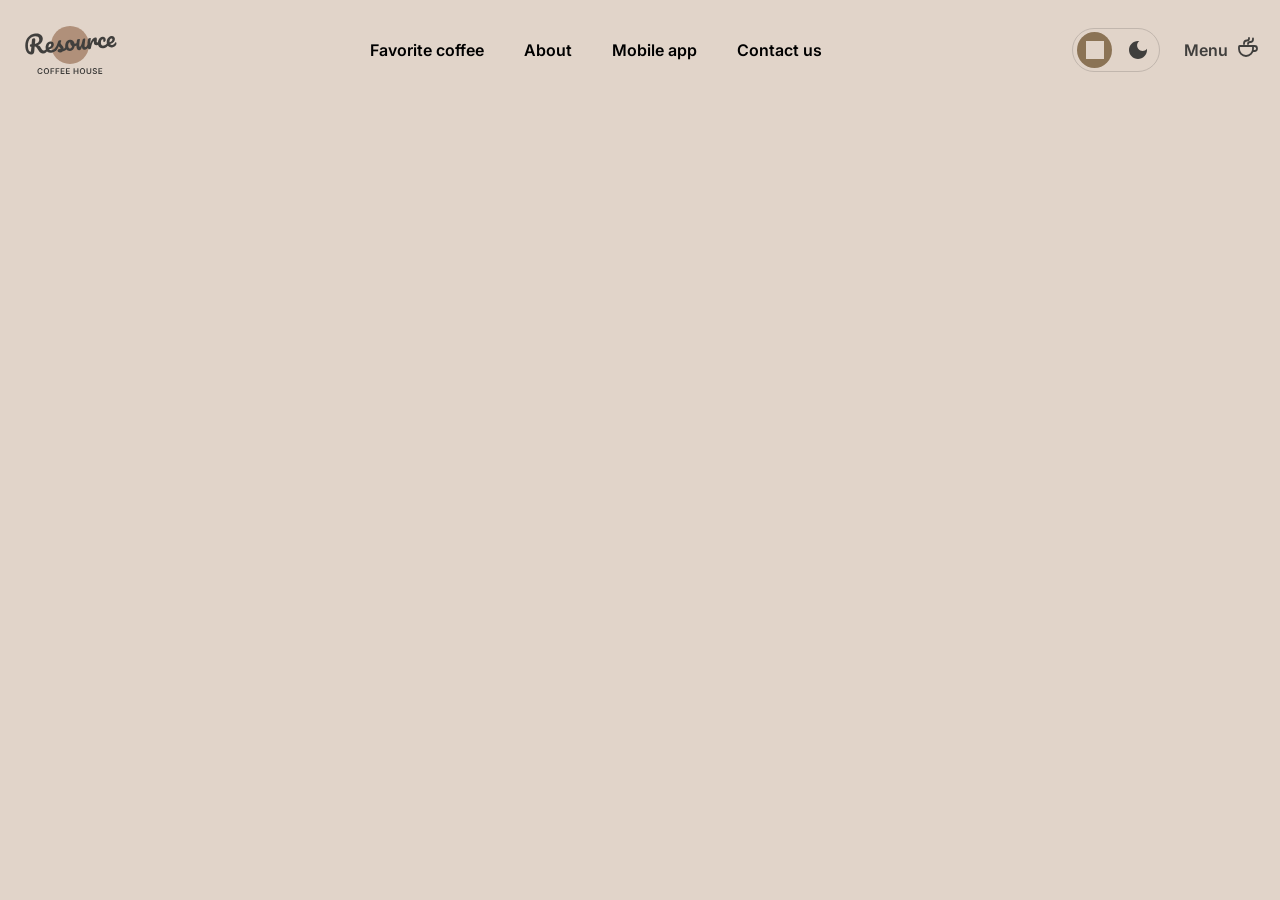
==== index.html @ 186e1af7 "feat: new feature main page" ====
<!doctype html>
<html lang="en">
  <head>
    <meta charset="UTF-8" />
    <meta name="viewport" content="width=device-width, initial-scale=1.0" />
    <title>Coffe House</title>
    <link rel="stylesheet" href="style.css" />
    <link rel="icon" type="image/svg+xml" href="logo.svg" />
  </head>
  <body>
    <div class="main-page">
      <div class="header">
        <img src="logo.svg" alt="logo" class="logo" />
        <nav class="nav">
          <ul class="nav-list">
            <li><a href="#favoriate">Favorite coffee</a></li>
            <li><a href="#about">About</a></li>
            <li><a href="#app">Mobile app</a></li>
            <li><a href="#contacts">Contact us</a></li>
          </ul>
        </nav>
        <div class="header-right">
            <div class="theme-toggle">
                <button class="theme-btn theme-btn--active">
                  <img src="Sun.svg" alt="light theme" />
                </button>
                <button class="theme-btn">
                  <img src="Moon.svg" alt="dark theme" />
                </button>
              </div>
               <div class="menu-item">
                    <p class="menu-text">Menu</p>
                    <img src="coffee-cup.svg" alt="сoffee cup" class="coffee-cup" />
               </div>
          </div>
        </div>
      </div>
    </div>
  </body>
</html>
---- style.css ----
@import url("https://fonts.googleapis.com/css2?family=Inter:ital,opsz,wght@0,14..32,100..900;1,14..32,100..900&display=swap");

* {
  box-sizing: border-box;
  margin: 0;
  padding: 0;
  background-color: #e1d4c9;
}

.header {
  display: flex;
  align-items: center;
  justify-content: space-between;
  padding: 20px;
}

.nav-list {
  display: flex;
  max-width: 1360px;
  justify-content: space-between;
  align-items: center;
  align-self: stretch;
  gap: 40px;
  font-feature-settings:
    "liga" off,
    "clig" off;
  font-family: Inter;
  font-size: 16px;
  font-style: normal;
  font-weight: 600;
  line-height: 150%;
  list-style: none;
}

.nav-list a {
  text-decoration: none;
  color: inherit;
}

.header-right {
  display: flex;
  align-items: center;
  gap: 24px;
}

.theme-toggle {
  display: flex;
  width: 88px;
  height: 44px;
  padding: 4px;
  justify-content: center;
  align-items: center;
  gap: 8px;
  border-radius: 100px;
  border: 1px solid var(--Border-Primary, #c1b6ad);
  background: transparent;
}

.theme-btn {
  display: flex;
  align-items: center;
  justify-content: center;
  width: 36px;
  height: 36px;
  border-radius: 50%;
  border: none;
  cursor: pointer;
  background: transparent;
  padding: 0;
}

.theme-btn--active {
  background: #8b7355;
}

.theme-btn img {
  width: 18px;
  height: 18px;
  flex-shrink: 0;
  fill: var(--Text-Primary, #403f3d);
}

:root {
  --Border-Primary: #c1b6ad;
}

.menu-item {
  display: flex;
  align-items: center;
  gap: 8px;
  cursor: pointer;
}

.menu-text {
  color: var(--Text-Dark, #403f3d);
  font-feature-settings:
    "liga" off,
    "clig" off;

  font-family: Inter;
  font-size: 16px;
  font-style: normal;
  font-weight: 600;
  line-height: 150%;
}

.coffee-cup {
  width: 24px;
  height: 24px;
  stroke-width: 1.5px;
  stroke: var(--Text-Dark, #403f3d);
  position: relative;
  top: -3px;
}
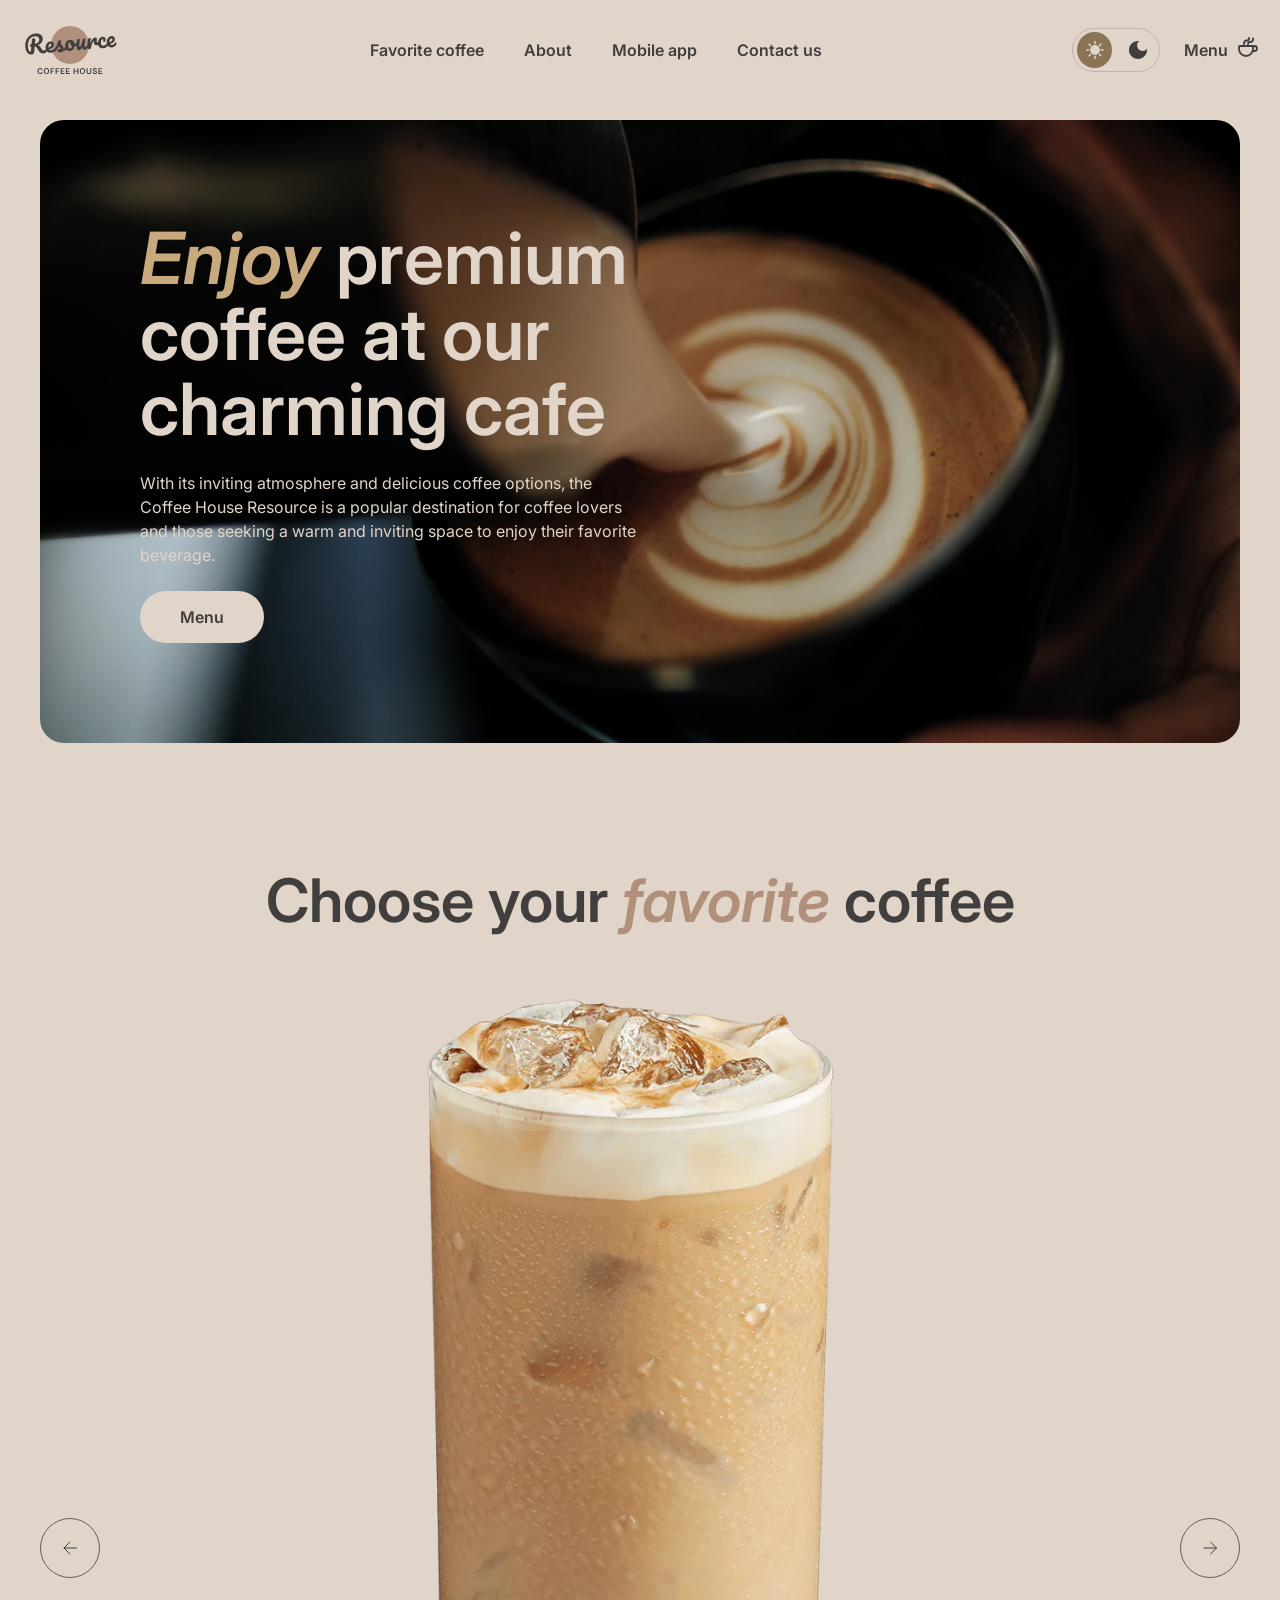
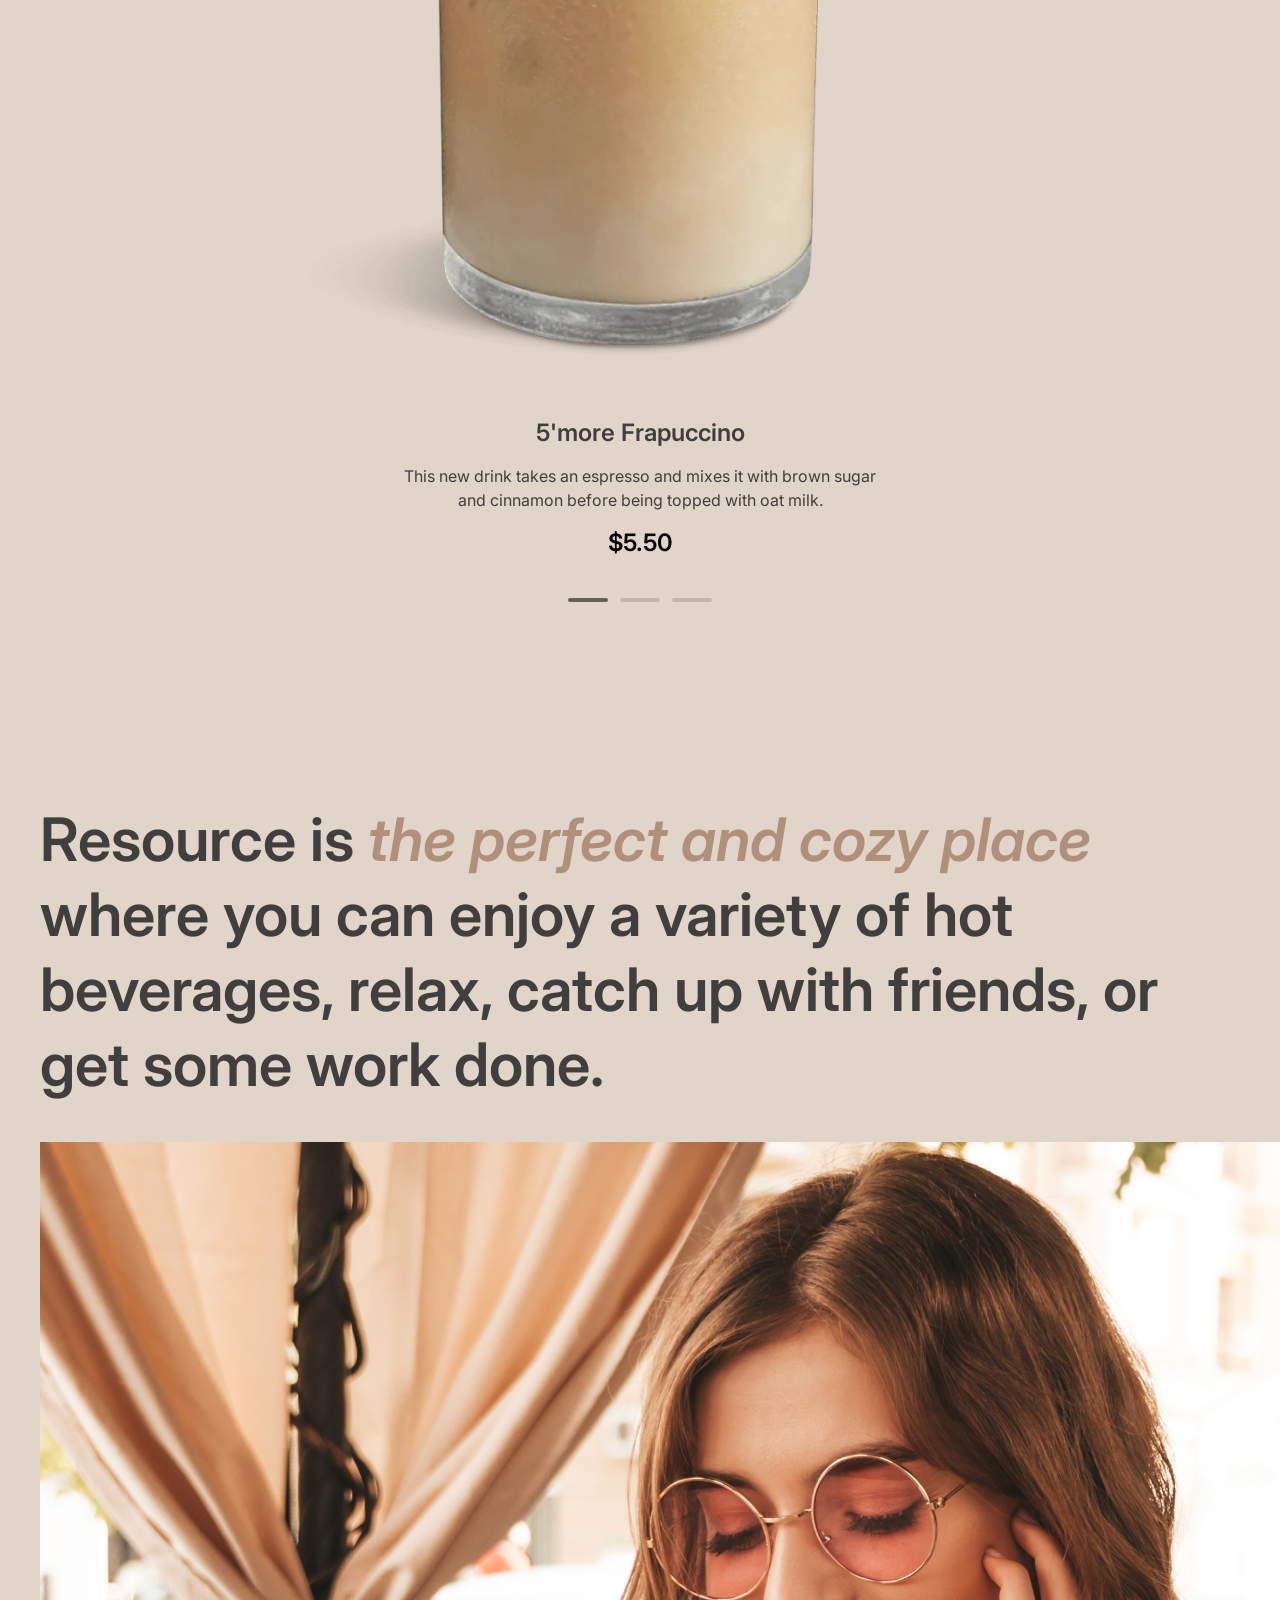
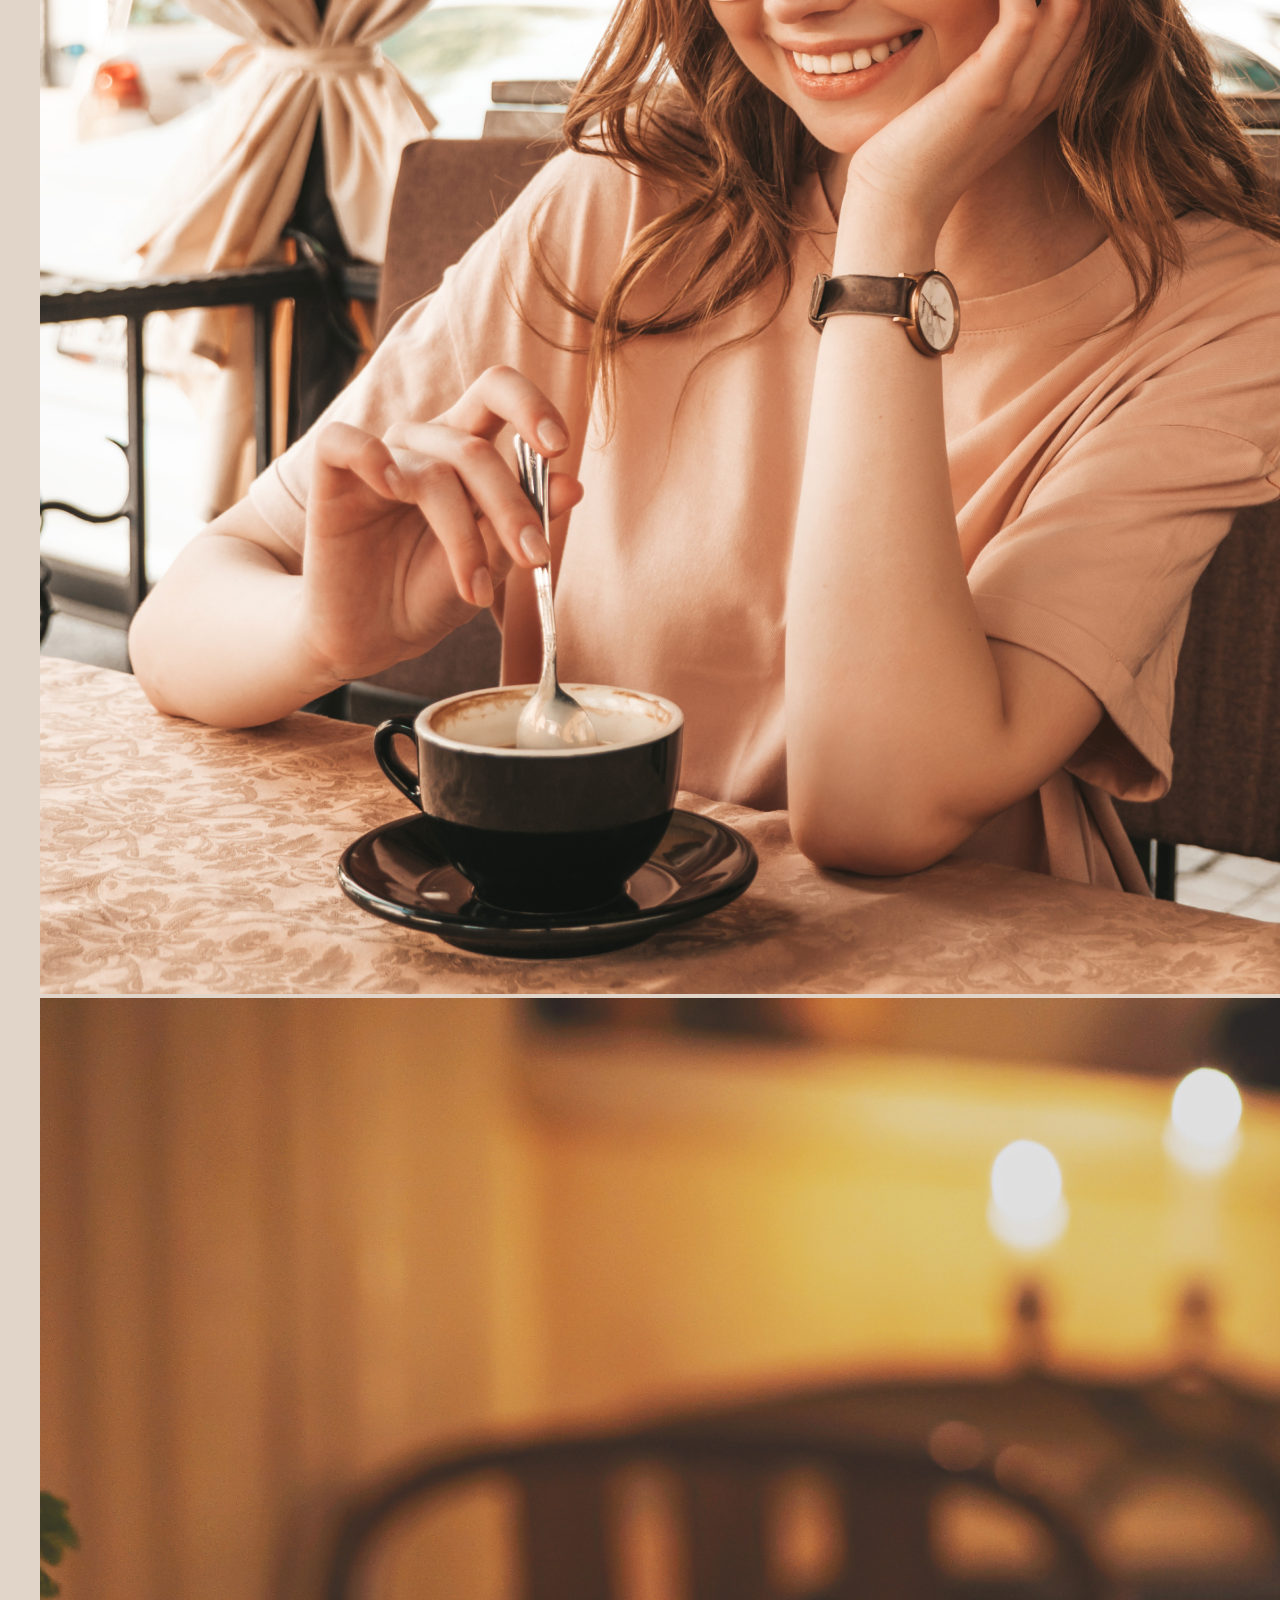
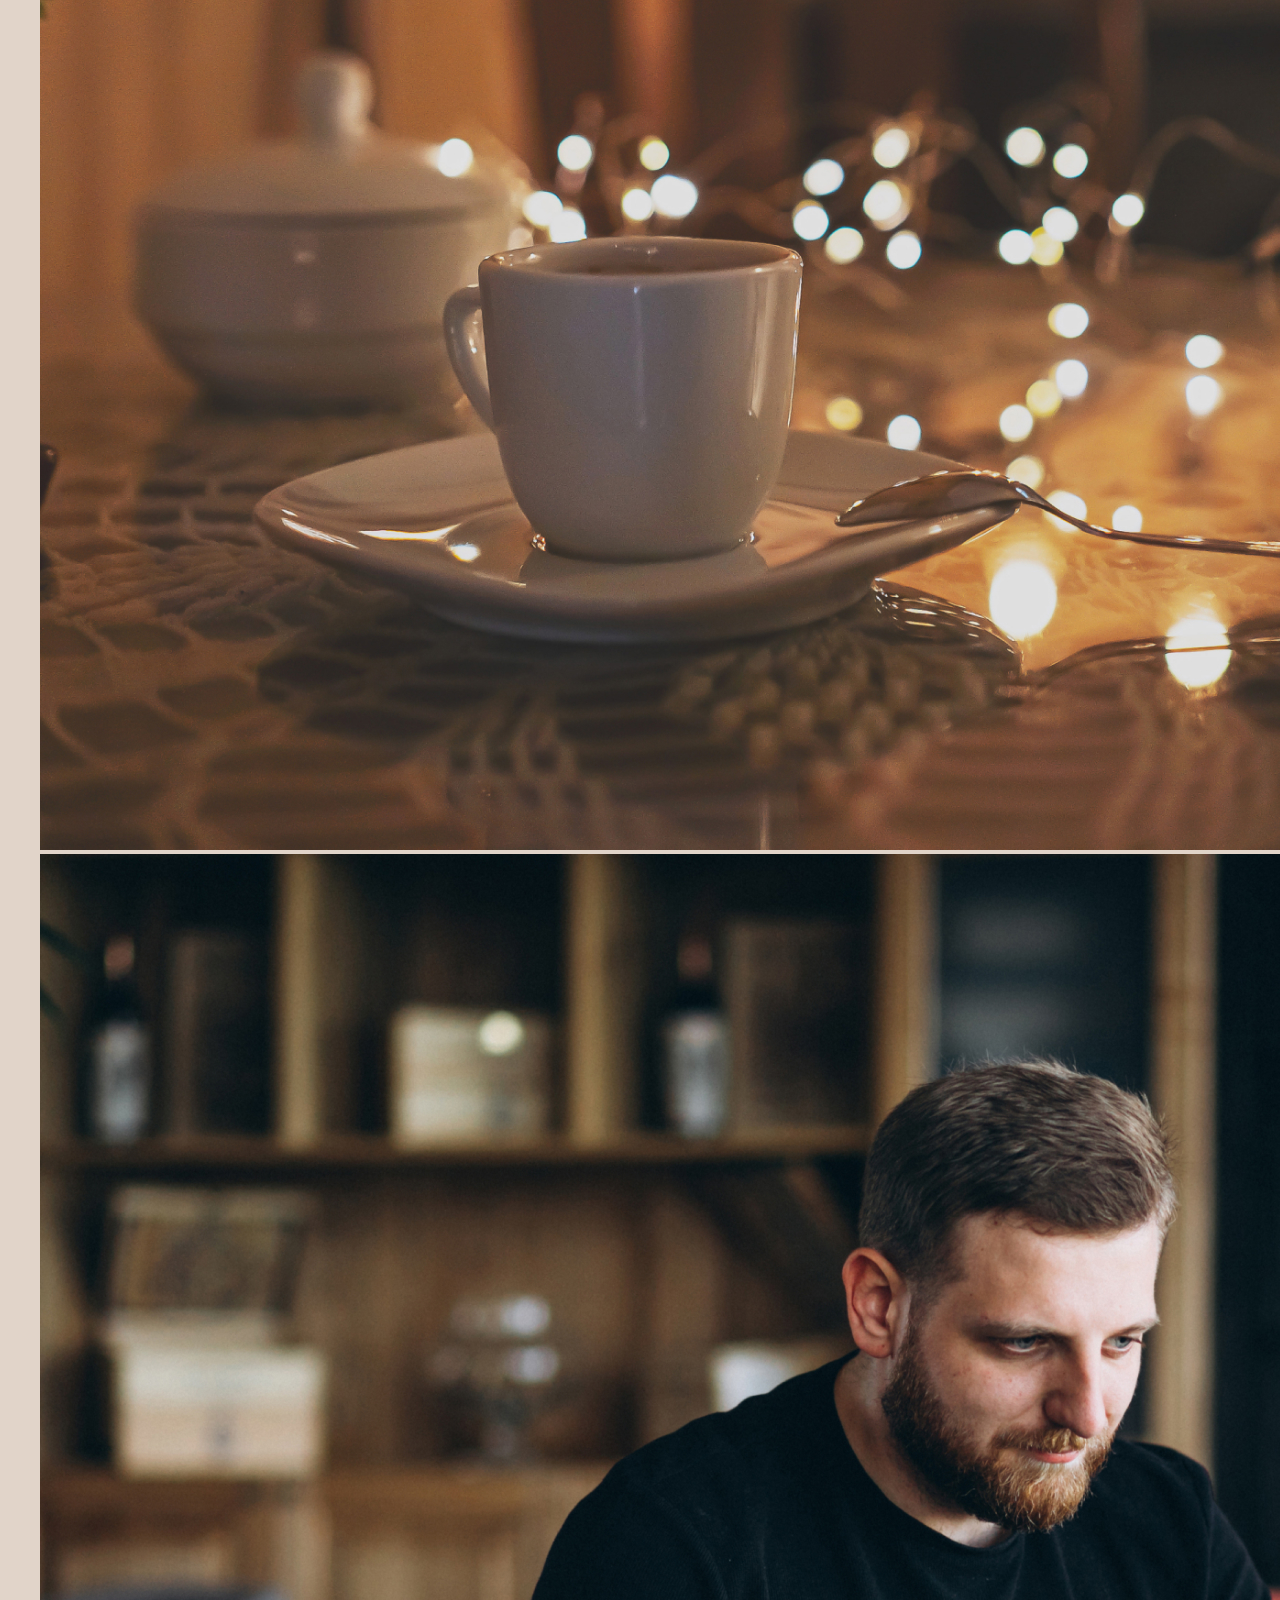
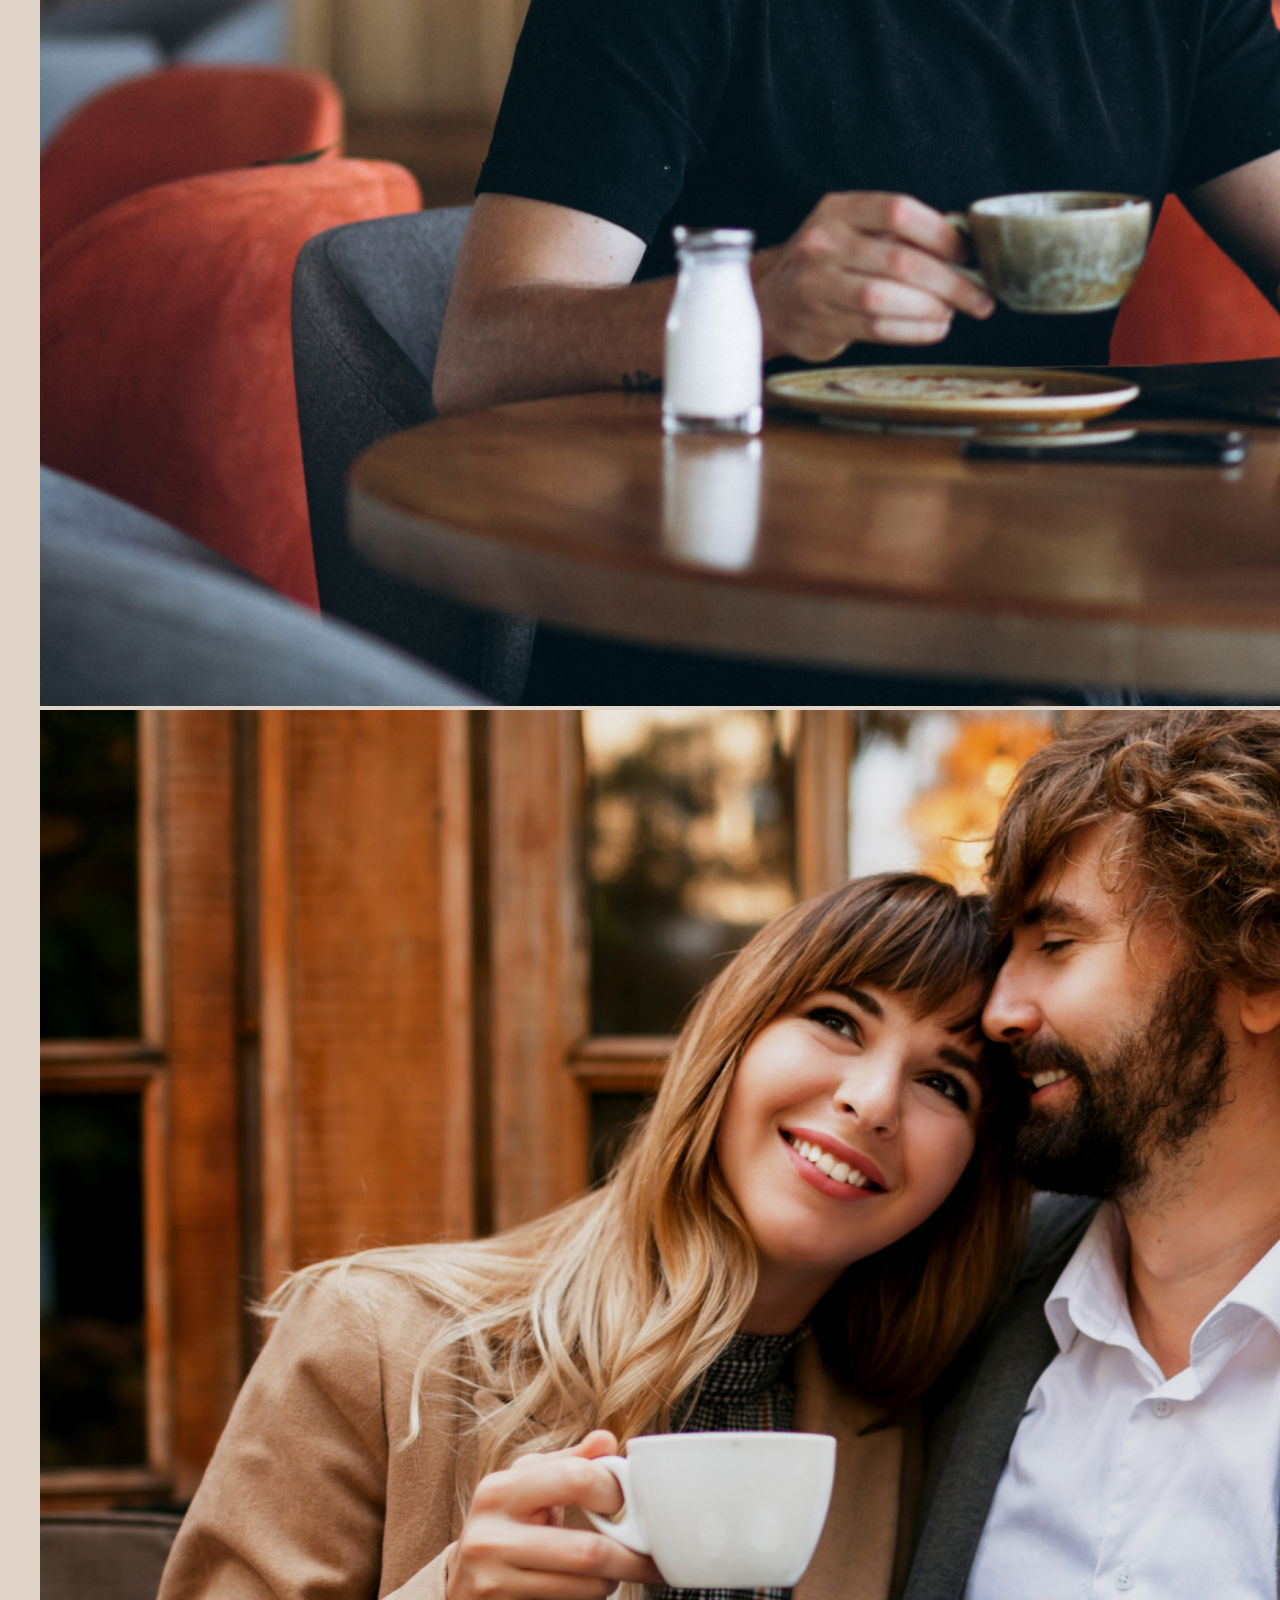
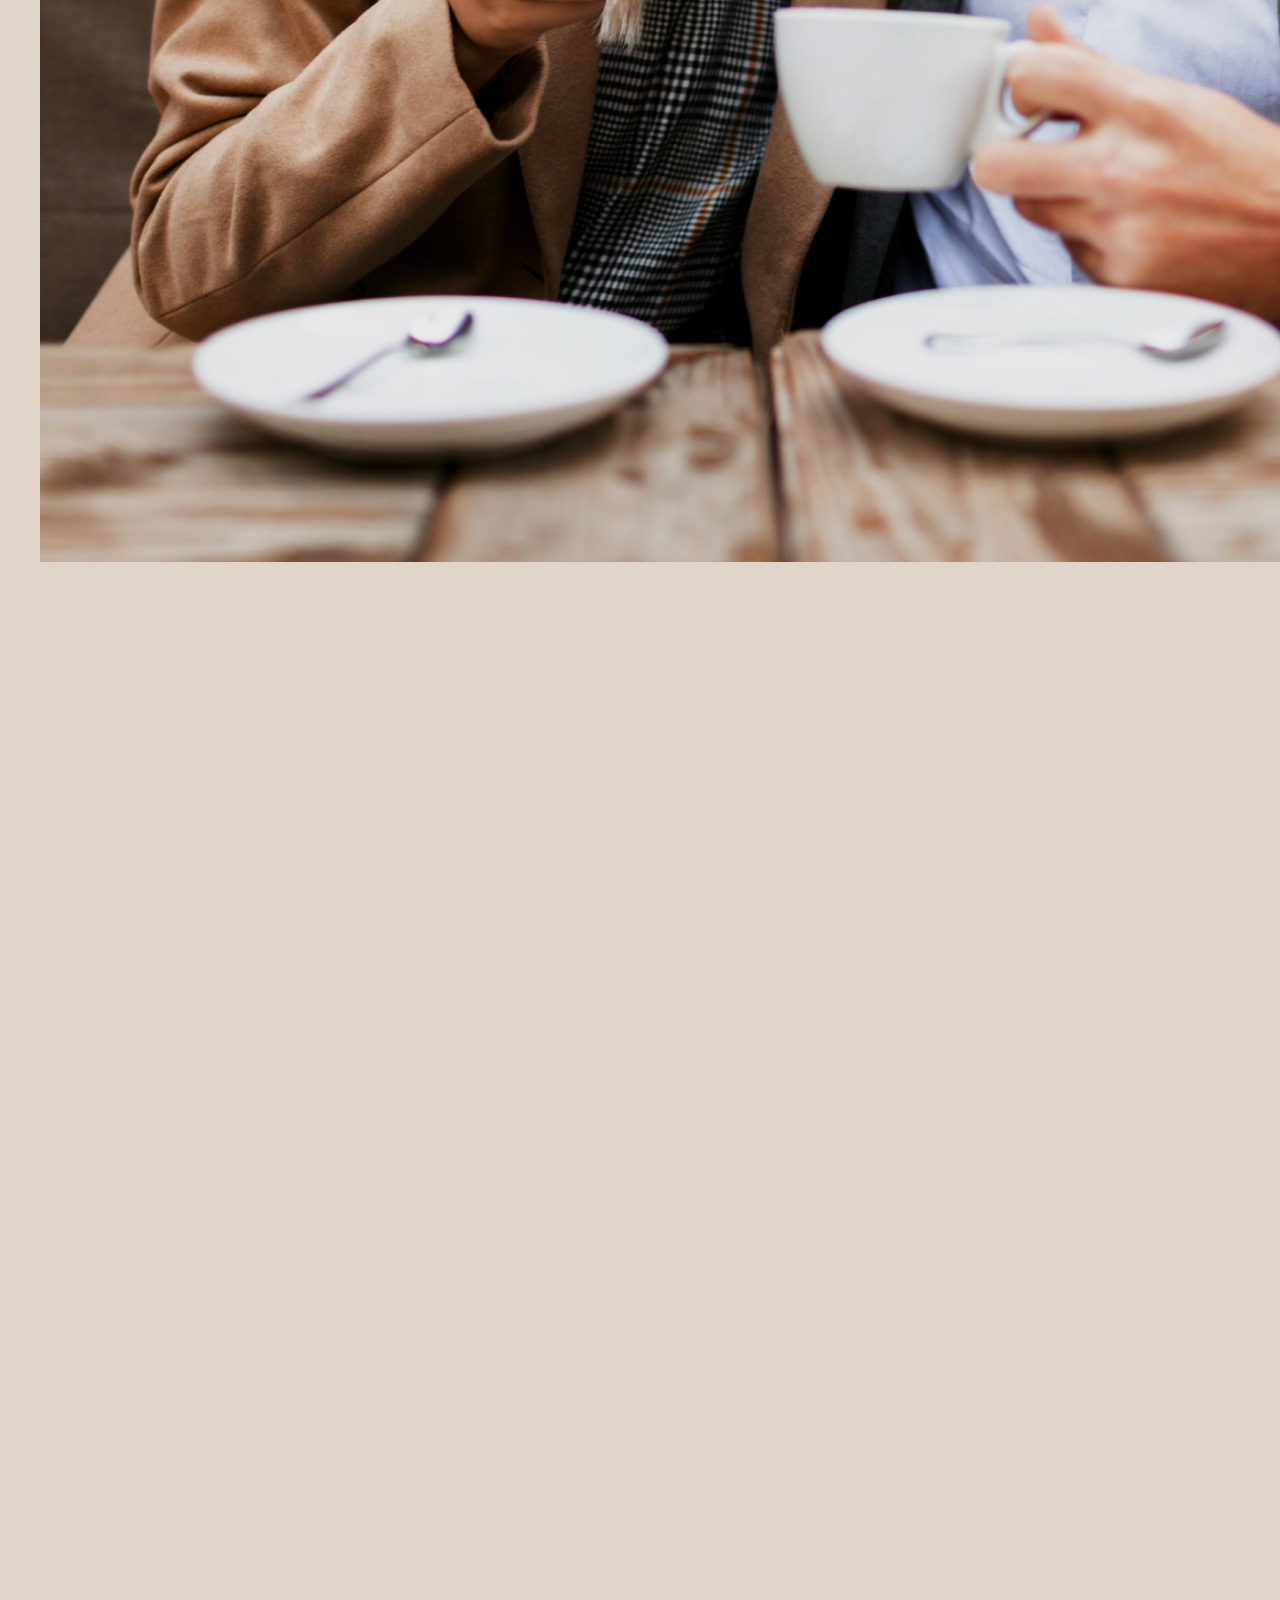
==== commit 9e2ba831: "feat: new sections" ====
--- a/index.html
+++ b/index.html
@@ -22,7 +22,7 @@
         <div class="header-right">
             <div class="theme-toggle">
                 <button class="theme-btn theme-btn--active">
-                  <img src="Sun.svg" alt="light theme" />
+                  <img src="Sun.svg" alt="light theme" class="light-theme-img" />
                 </button>
                 <button class="theme-btn">
                   <img src="Moon.svg" alt="dark theme" />
@@ -34,7 +34,68 @@
                </div>
           </div>
         </div>
+        <div class="hero-content">
+            <img src="container-img.jpg" alt="hero background" class="container-img" />
+            
+            <div class="hero-text">
+              <h1 class="hero-title">
+                <span class="hero-title--accent">Enjoy</span> premium coffee at our charming cafe
+              </h1>
+              <p class="hero-description">
+                With its inviting atmosphere and delicious coffee options, the Coffee
+                House Resource is a popular destination for coffee lovers and those
+                seeking a warm and inviting space to enjoy their favorite beverage.
+              </p>
+              <button class="hero-menu-btn">Menu</button>
+            </div>
+          </div>
       </div>
+      <section class="favorite-coffee">
+        <h2 class="favorite-title">
+          Choose your <span>favorite</span> coffee
+        </h2>
+
+        <div class="coffee-slider">
+          <button class="slider-btn">
+            <img src="arrow-left.svg" alt="arrow-left">
+          </button>
+
+          <div class="coffee-card">
+            <img src="ice-coffee.png" alt="coffee-ice" class="coffee-ice">
+            <h3 class="h3">5'more Frapuccino</h3>
+            <p class="p1">
+              This new drink takes an espresso and mixes it with
+              brown sugar and cinnamon before being topped with oat milk.
+           </p>
+           <div class="coffee-price">
+            $5.50
+           </div>
+          </div>
+          <button class="slider-btn">
+            <img src="arrow-right.svg" alt="arrow-right">
+          </button>
+        </div>
+        <div class="pagination">
+          <span class="pagination-item active"></span>
+          <span class="pagination-item"></span>
+          <span class="pagination-item"></span>
+        </div>
+      </section>
+    <section class="About">
+      <div class="about-text">
+        <h2>
+          Resource is <span>the perfect and cozy place</span> where you can enjoy a variety of hot beverages, relax, catch up with friends, or get some work done.
+        </h2>
+      </div>
+      <div class="about-gallery">
+        <div class="column">
+          <img src="about-1.jpg" class="img-big1">
+          <img src="about-2.jpg" class="img-small2">
+          <img src="about-3.jpg" class="img-small3">
+          <img src="about-4.jpg" class="img-big4">
+        </div>
+      </div>
+    </section>
     </div>
   </body>
 </html>
--- a/style.css
+++ b/style.css
@@ -1,10 +1,17 @@
 @import url("https://fonts.googleapis.com/css2?family=Inter:ital,opsz,wght@0,14..32,100..900;1,14..32,100..900&display=swap");
+
+@import url("https://fonts.googleapis.com/css2?family=Inter:ital,opsz,wght@0,14..32,100..900;1,14..32,100..900&family=Montserrat:ital,wght@0,100..900;1,100..900&display=swap");
 
 * {
   box-sizing: border-box;
   margin: 0;
   padding: 0;
-  background-color: #e1d4c9;
+}
+
+body {
+  background: var(--Background-Page, #e1d4c9);
+  -webkit-font-smoothing: antialiased;
+  -moz-osx-font-smoothing: grayscale;
 }
 
 .header {
@@ -24,7 +31,7 @@
   font-feature-settings:
     "liga" off,
     "clig" off;
-  font-family: Inter;
+  font-family: "Inter", Arial, sans-serif;
   font-size: 16px;
   font-style: normal;
   font-weight: 600;
@@ -35,6 +42,16 @@
 .nav-list a {
   text-decoration: none;
   color: inherit;
+  color: var(--Text-Dark, #403f3d);
+  font-feature-settings:
+    "liga" off,
+    "clig" off;
+  /* Desktop/Action/link & button */
+  font-family: Inter;
+  font-size: 16px;
+  font-style: normal;
+  font-weight: 600;
+  line-height: 150%; /* 24px */
 }
 
 .header-right {
@@ -80,10 +97,6 @@
   fill: var(--Text-Primary, #403f3d);
 }
 
-:root {
-  --Border-Primary: #c1b6ad;
-}
-
 .menu-item {
   display: flex;
   align-items: center;
@@ -112,3 +125,240 @@
   position: relative;
   top: -3px;
 }
+
+.hero-content {
+  position: relative;
+  width: calc(100% - 80px);
+  margin-top: 20px;
+  border-radius: 24px;
+  overflow: hidden;
+  margin: 20px 40px;
+  padding: 100px;
+}
+
+.container-img {
+  position: absolute;
+  top: 0;
+  left: 0;
+  width: 100%;
+  height: 100%;
+  object-fit: cover;
+  z-index: -1;
+}
+
+.hero-text {
+  max-width: 500px;
+  height: 100%;
+  display: flex;
+  flex-direction: column;
+  justify-content: center;
+  align-items: flex-start;
+  gap: 24px;
+  color: #fff;
+}
+
+.hero-title {
+  font-family: Inter;
+  font-size: 72px;
+  font-weight: 600;
+  font-style: normal;
+  line-height: 105%;
+  color: var(--Text-Inverse, #e1d4c9);
+  margin: 0;
+}
+
+.hero-title--accent {
+  font-style: italic;
+  font-weight: 600;
+  color: #c9a97e;
+}
+
+.hero-description {
+  color: var(--Text-Inverse, #e1d4c9);
+  font-feature-settings:
+    "liga" off,
+    "clig" off;
+  font-family: Inter;
+  font-size: 16px;
+  font-style: normal;
+  font-weight: 400;
+  line-height: 150%; /* 24px */
+}
+
+.hero-menu-btn {
+  padding: 16px 40px;
+  background: #e1d4c9;
+  border: none;
+  border-radius: 100px;
+  font-family: Inter;
+  font-size: 16px;
+  font-weight: 600;
+  color: #403f3d;
+  cursor: pointer;
+}
+
+:root {
+  --Text-Accent: #b0907a;
+  --Text-Inverse: #e1d4c9;
+}
+
+.favorite-coffee {
+  padding: 100px 40px;
+}
+
+.favorite-title {
+  color: #403f3d;
+  text-align: center;
+  font-feature-settings:
+    "liga" off,
+    "clig" off;
+  font-family: Inter;
+  font-size: 60px;
+  font-style: normal;
+  font-weight: 600;
+  line-height: 125%;
+}
+
+.favorite-title span {
+  color: var(--Text-Accent, #b0907a);
+  font-feature-settings:
+    "liga" off,
+    "clig" off;
+
+  font-family: Inter;
+  font-size: 60px;
+  font-style: italic;
+  font-weight: 600;
+  line-height: 125%;
+}
+
+.coffee-slider {
+  display: flex;
+  align-items: center;
+  justify-content: space-between;
+  border-radius: 25%;
+}
+
+.coffee-card {
+  display: flex;
+  flex-direction: column;
+  align-items: center;
+  text-align: center;
+
+  max-width: 500px;
+  margin: 0 auto;
+}
+
+.coffee-image {
+  display: flex;
+  width: 1360px;
+  flex-direction: column;
+  align-items: center;
+  gap: 40px;
+}
+
+.h3 {
+  font-family: Inter, sans-serif;
+  font-size: 24px;
+  font-weight: 600;
+  line-height: 125%;
+
+  color: #403f3d;
+
+  margin-top: 20px;
+  margin-bottom: 16px;
+}
+
+.p1 {
+  max-width: 480px;
+
+  font-family: Inter, sans-serif;
+  font-size: 16px;
+  font-weight: 400;
+  line-height: 150%;
+
+  text-align: center;
+  color: #403f3d;
+
+  margin-bottom: 16px;
+}
+
+.coffee-price {
+  text-align: center;
+  font-feature-settings:
+    "liga" off,
+    "clig" off;
+  font-family: Inter;
+  font-size: 24px;
+  font-style: normal;
+  font-weight: 600;
+  line-height: 125%;
+}
+
+.slider-btn {
+  display: flex;
+  width: 60px;
+  height: 60px;
+  justify-content: center;
+  align-items: center;
+
+  border-radius: 50%;
+  border: 1px solid #665f55;
+
+  background: transparent;
+  cursor: pointer;
+  font-size: 24px;
+}
+
+.pagination {
+  display: flex;
+  justify-content: center;
+  gap: 12px;
+
+  margin-top: 40px;
+}
+
+.pagination-item {
+  width: 40px;
+  height: 4px;
+
+  border-radius: 100px;
+
+  background: #c1b6ad;
+}
+
+.pagination-item.active {
+  background: #665f55;
+}
+
+.About {
+  padding: 100px 40px;
+}
+
+.about-text h2 {
+  color: #403f3d;
+  font-family: Inter, sans-serif;
+  font-size: 60px;
+  font-weight: 600;
+  line-height: 125%;
+  margin-bottom: 40px;
+}
+
+.about-text span {
+  color: #b0907a;
+  font-feature-settings:
+    "liga" off,
+    "clig" off;
+  font-family: Inter;
+  font-size: 60px;
+  font-style: italic;
+  font-weight: 600;
+  line-height: 125%;
+}
+
+.about-gallery {
+  display: grid;
+  grid-template-rows: 1fr 1fr;
+  grid-template-columns: 1fr 1fr;
+  gap: 40px;
+}
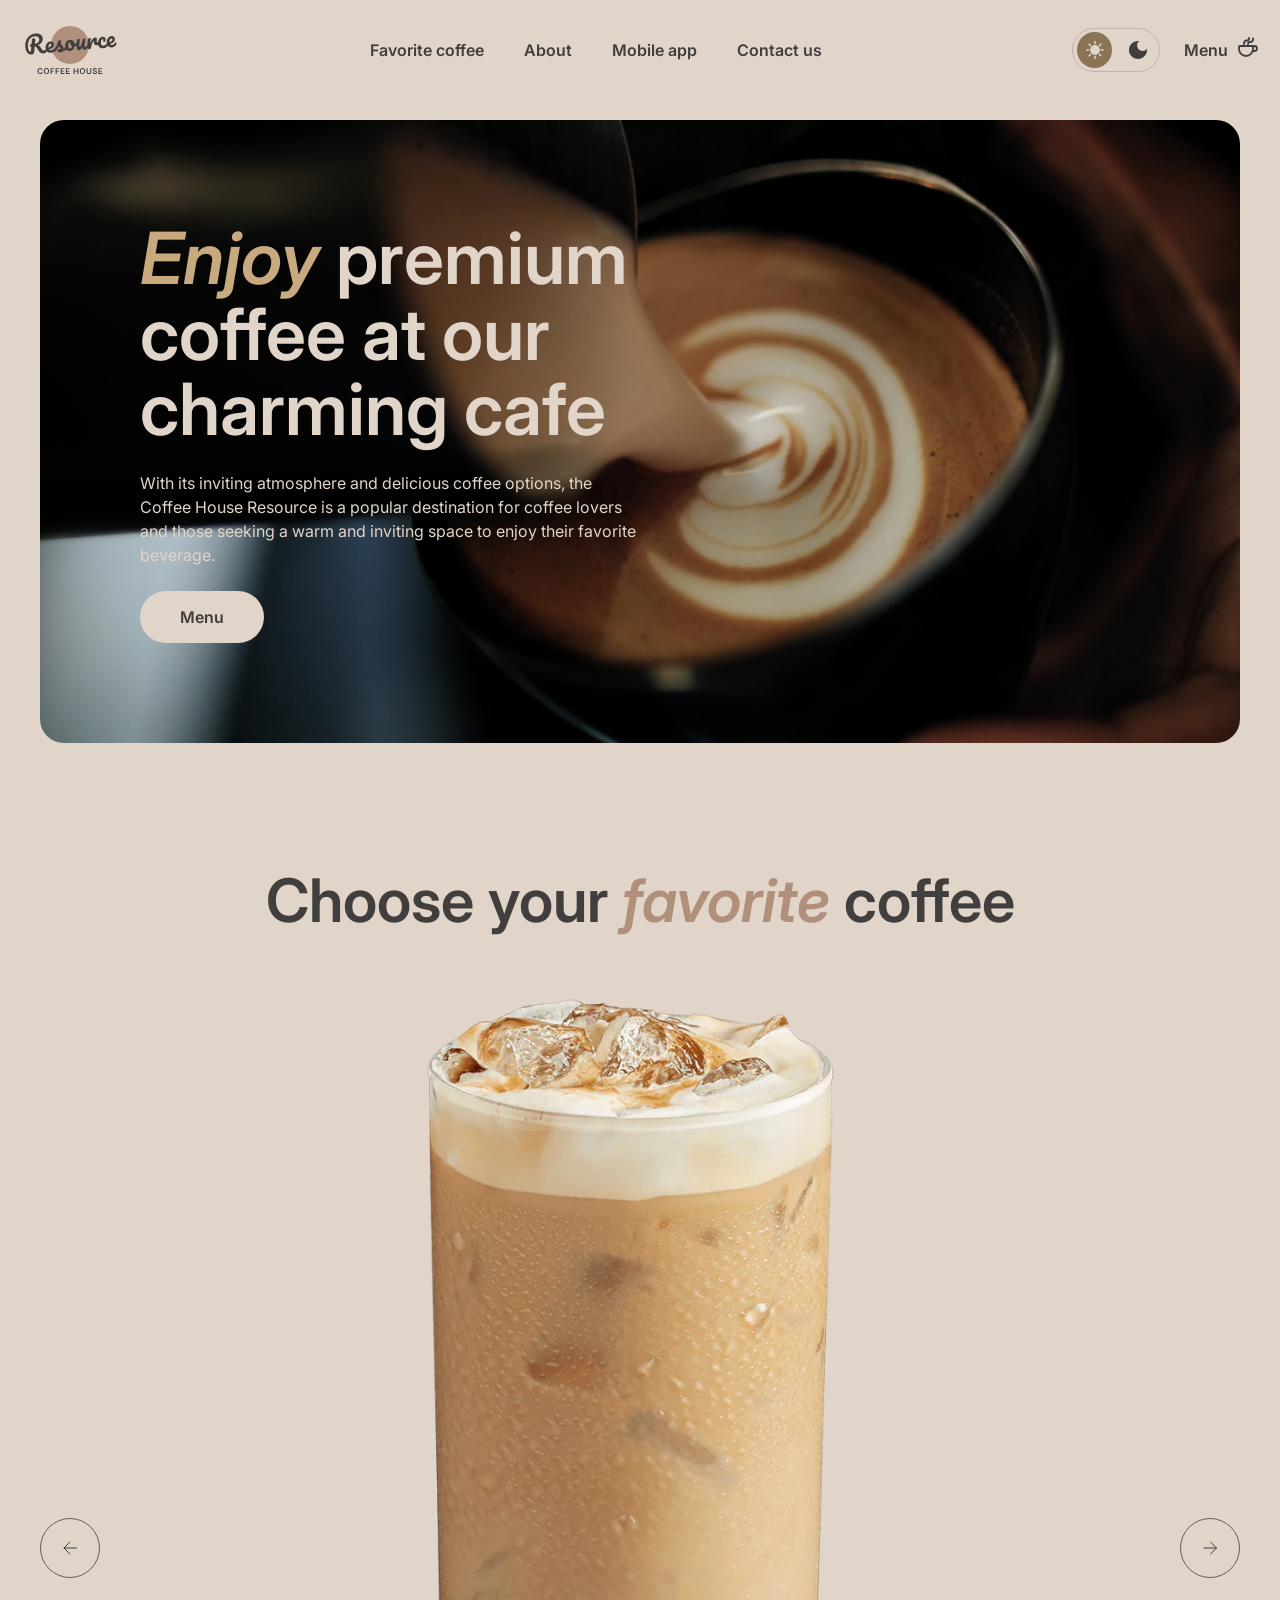
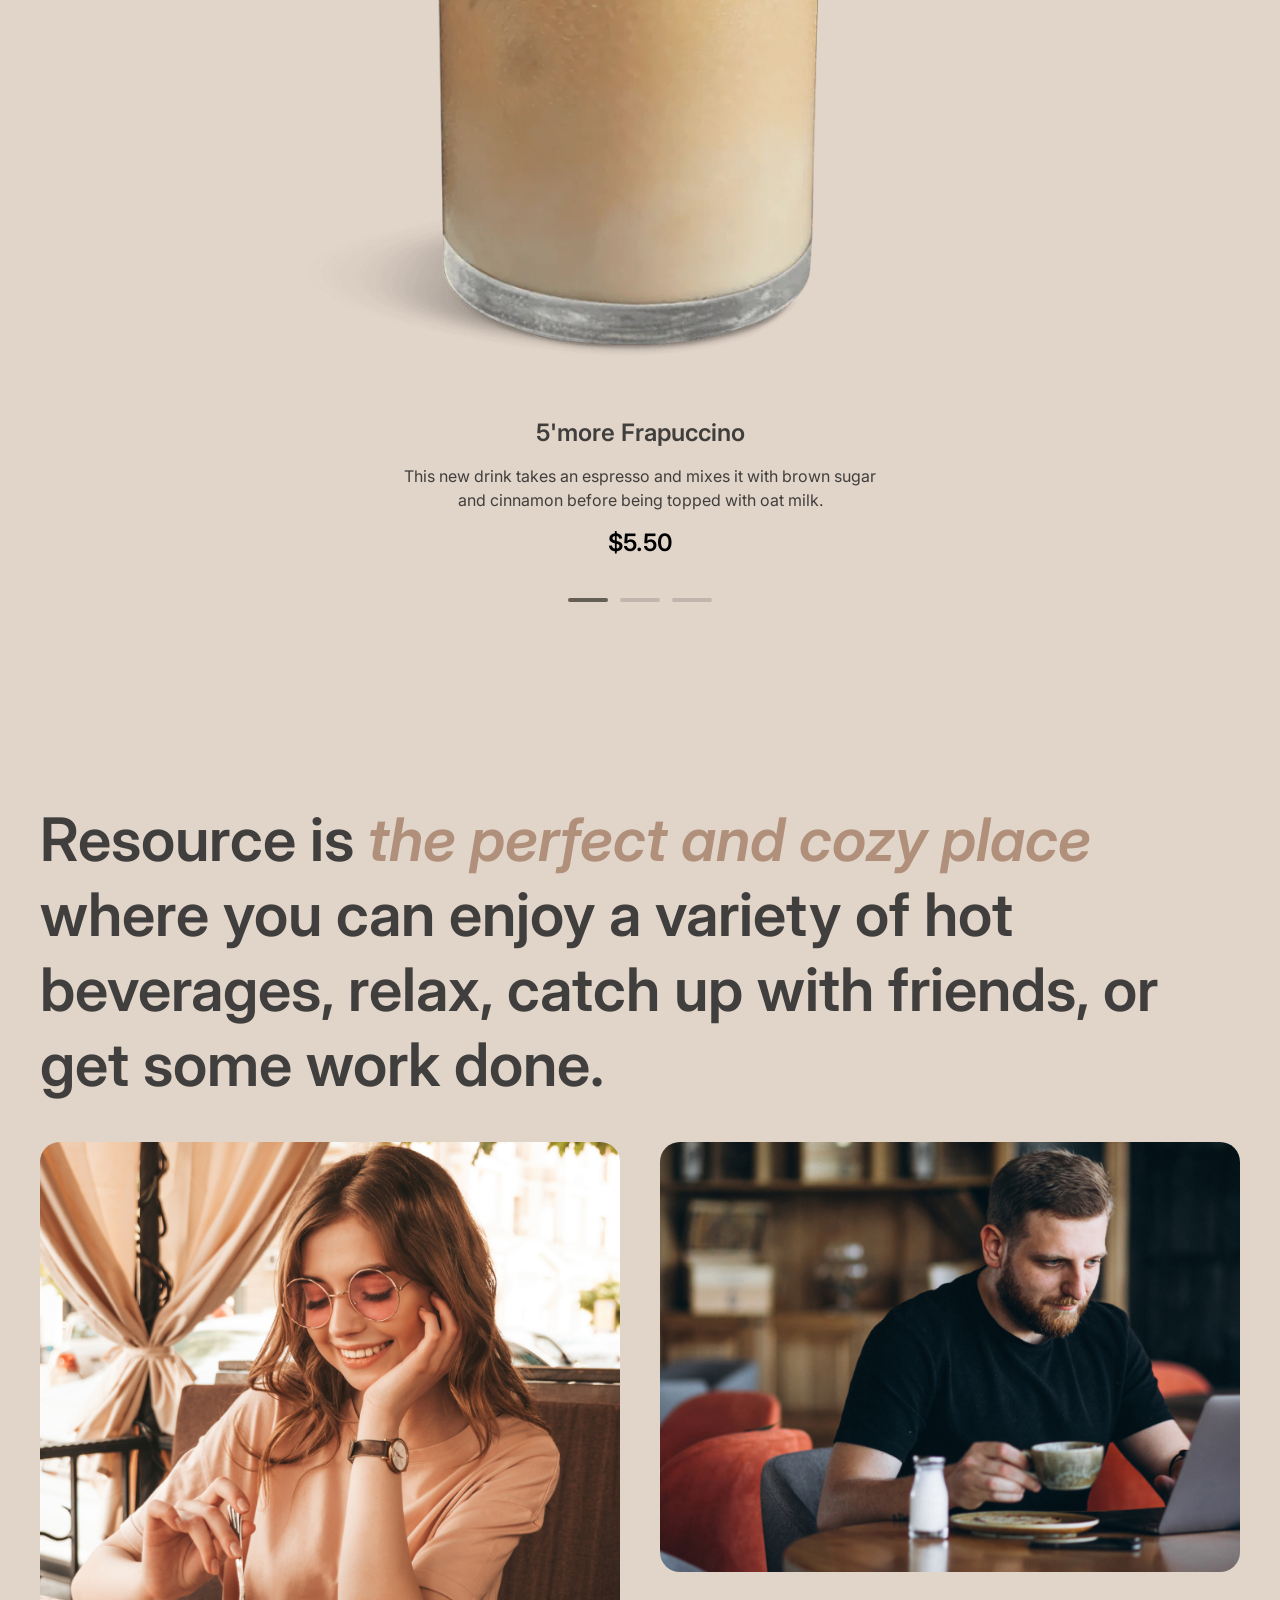
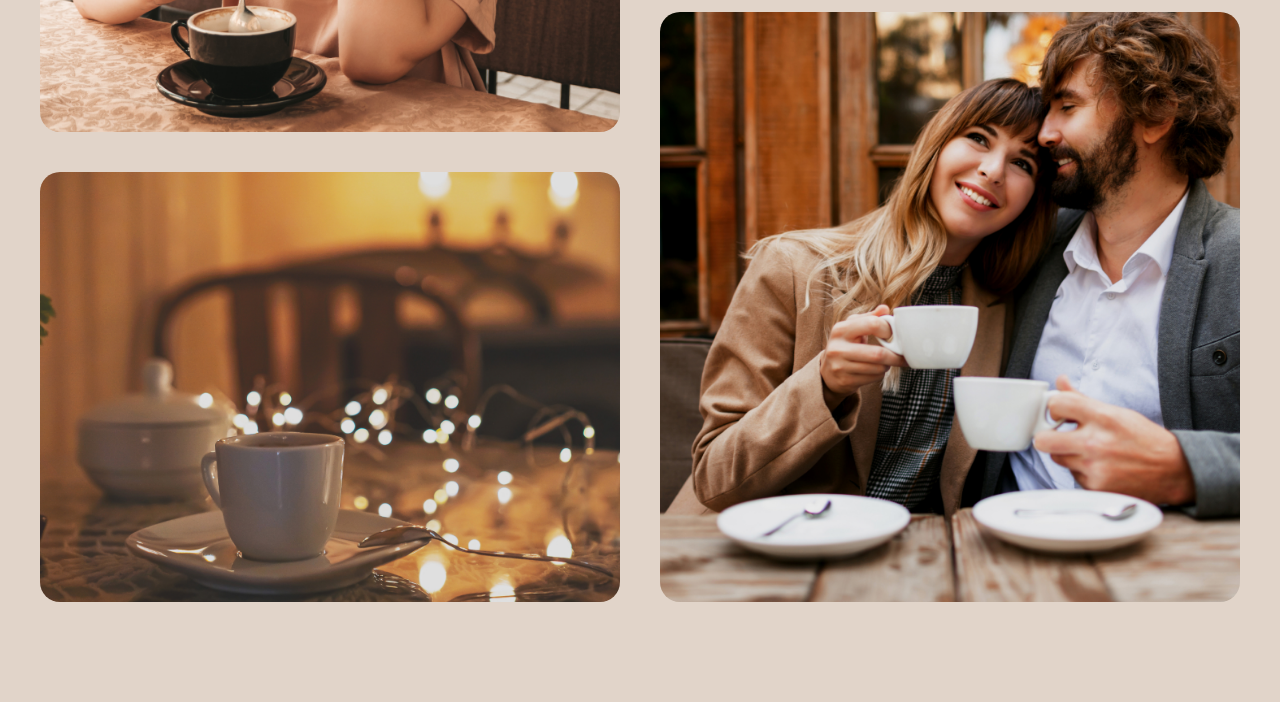
==== commit 78f03236: "feat: new section fixed and gh-pages added" ====
--- a/index.html
+++ b/index.html
@@ -89,11 +89,15 @@
       </div>
       <div class="about-gallery">
         <div class="column">
-          <img src="about-1.jpg" class="img-big1">
-          <img src="about-2.jpg" class="img-small2">
-          <img src="about-3.jpg" class="img-small3">
-          <img src="about-4.jpg" class="img-big4">
+          <img src="about-1.jpg" class="img-big">
+          <img src="about-2.jpg" class="img-small">
         </div>
+      
+        <div class="column">
+          <img src="about-3.jpg" class="img-small">
+          <img src="about-4.jpg" class="img-big">
+        </div>
+      </div>
       </div>
     </section>
     </div>
--- a/style.css
+++ b/style.css
@@ -358,7 +358,26 @@
 
 .about-gallery {
   display: grid;
-  grid-template-rows: 1fr 1fr;
   grid-template-columns: 1fr 1fr;
   gap: 40px;
 }
+
+.column {
+  display: flex;
+  flex-direction: column;
+  gap: 40px;
+}
+
+.about-gallery img {
+  width: 100%;
+  object-fit: cover;
+  border-radius: 20px;
+}
+
+.img-big {
+  height: 590px;
+}
+
+.img-small {
+  height: 430px;
+}
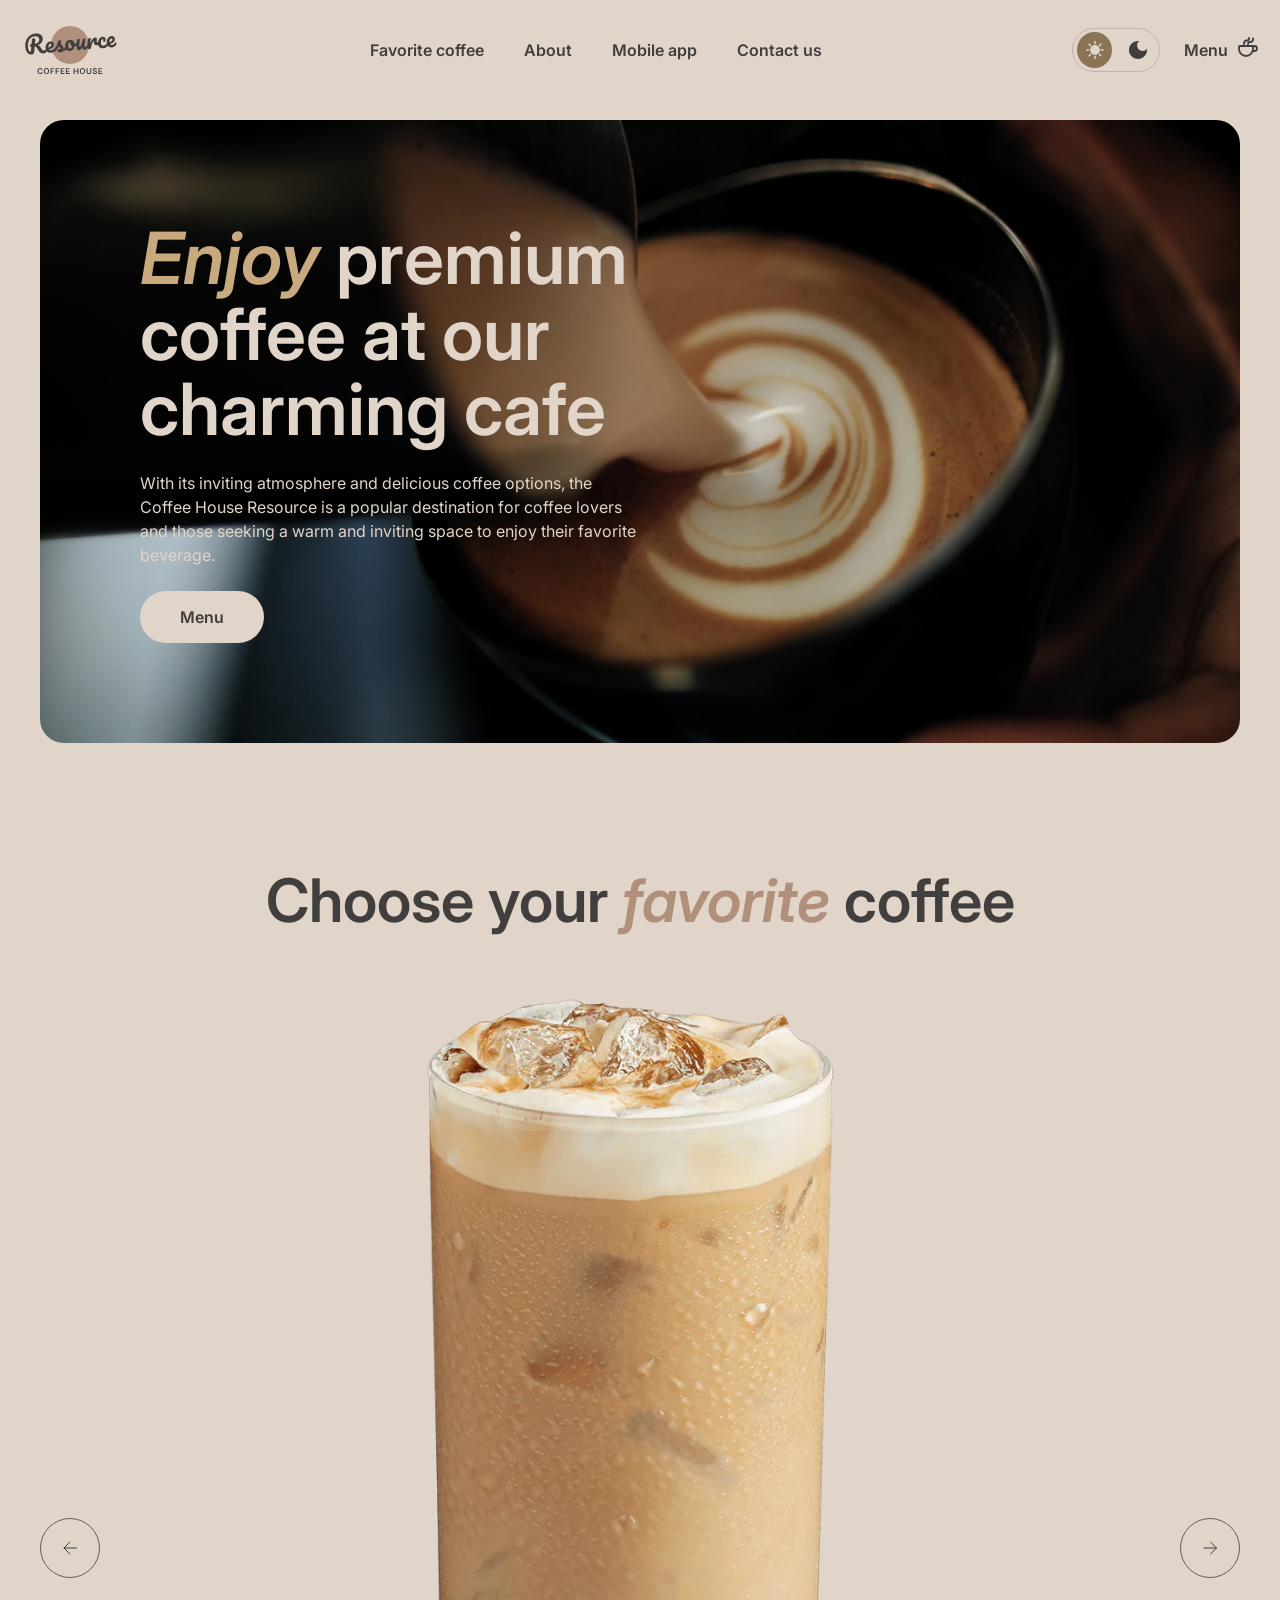
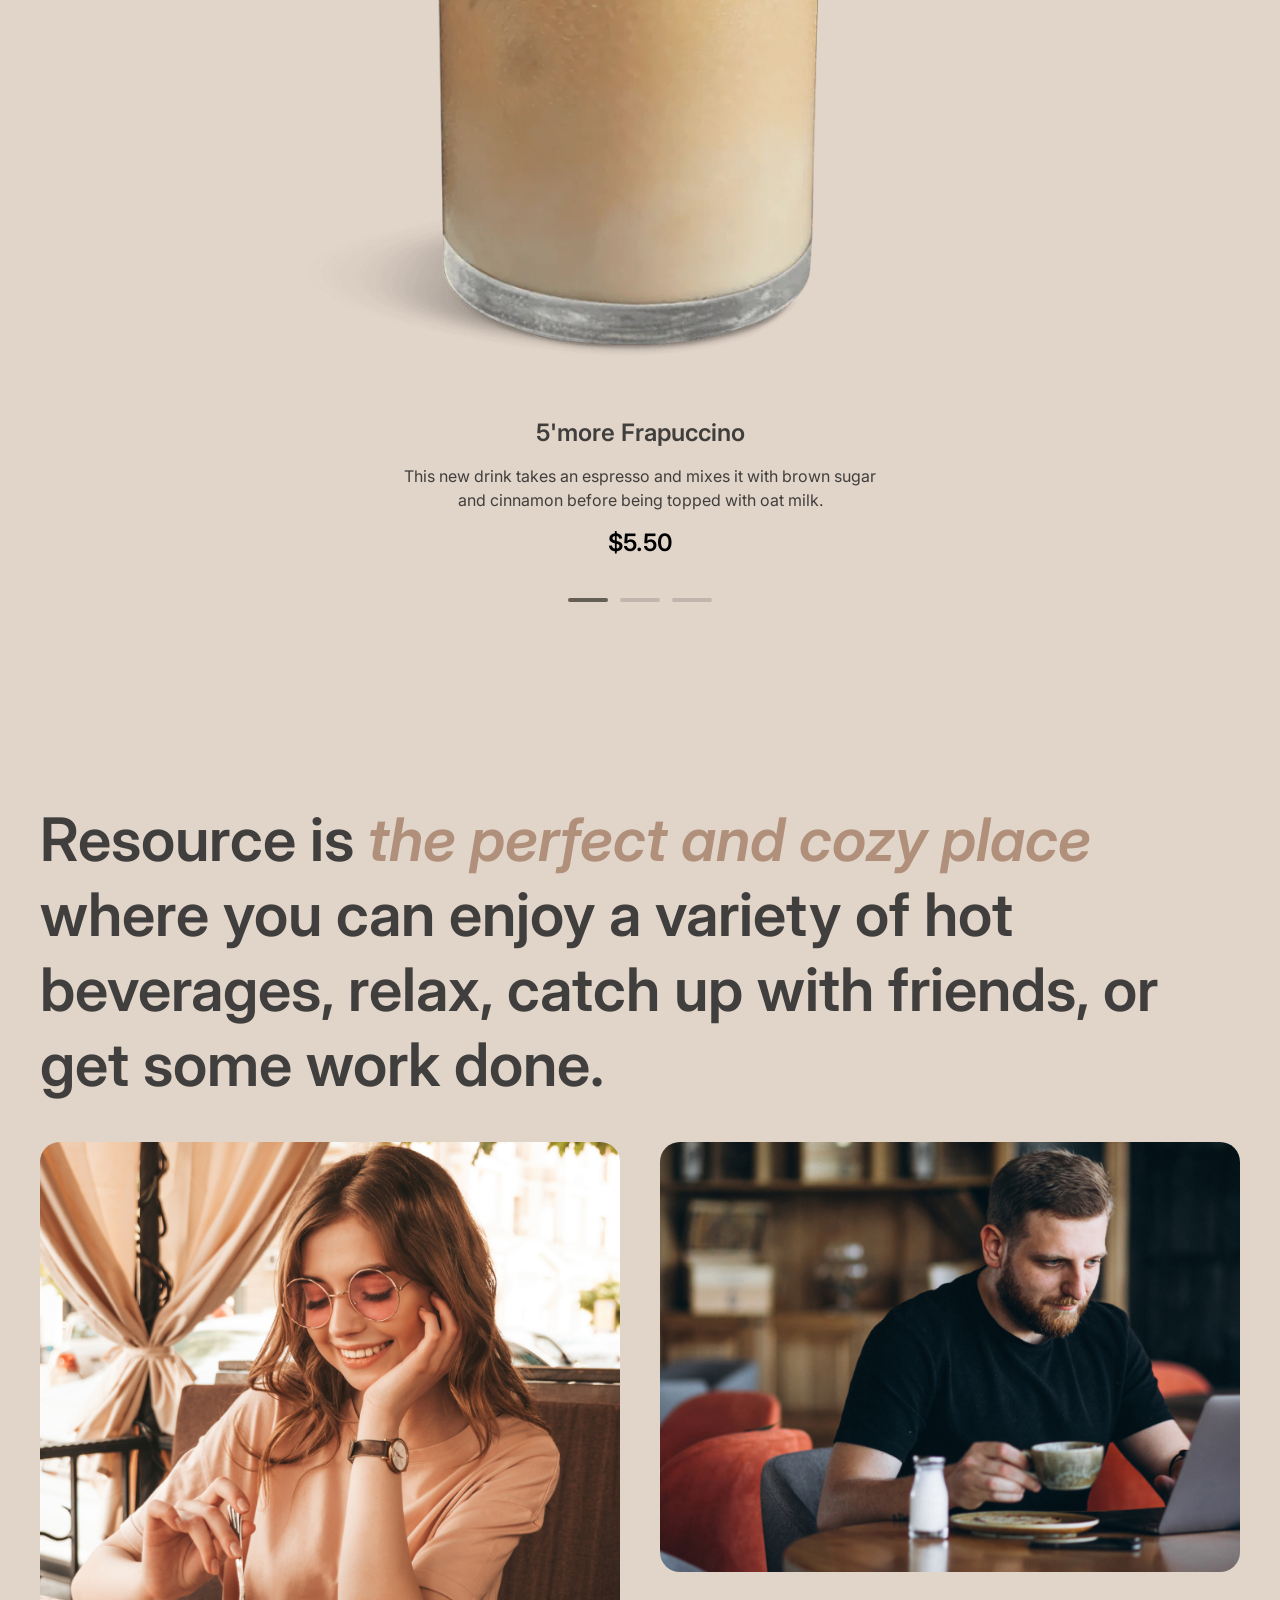
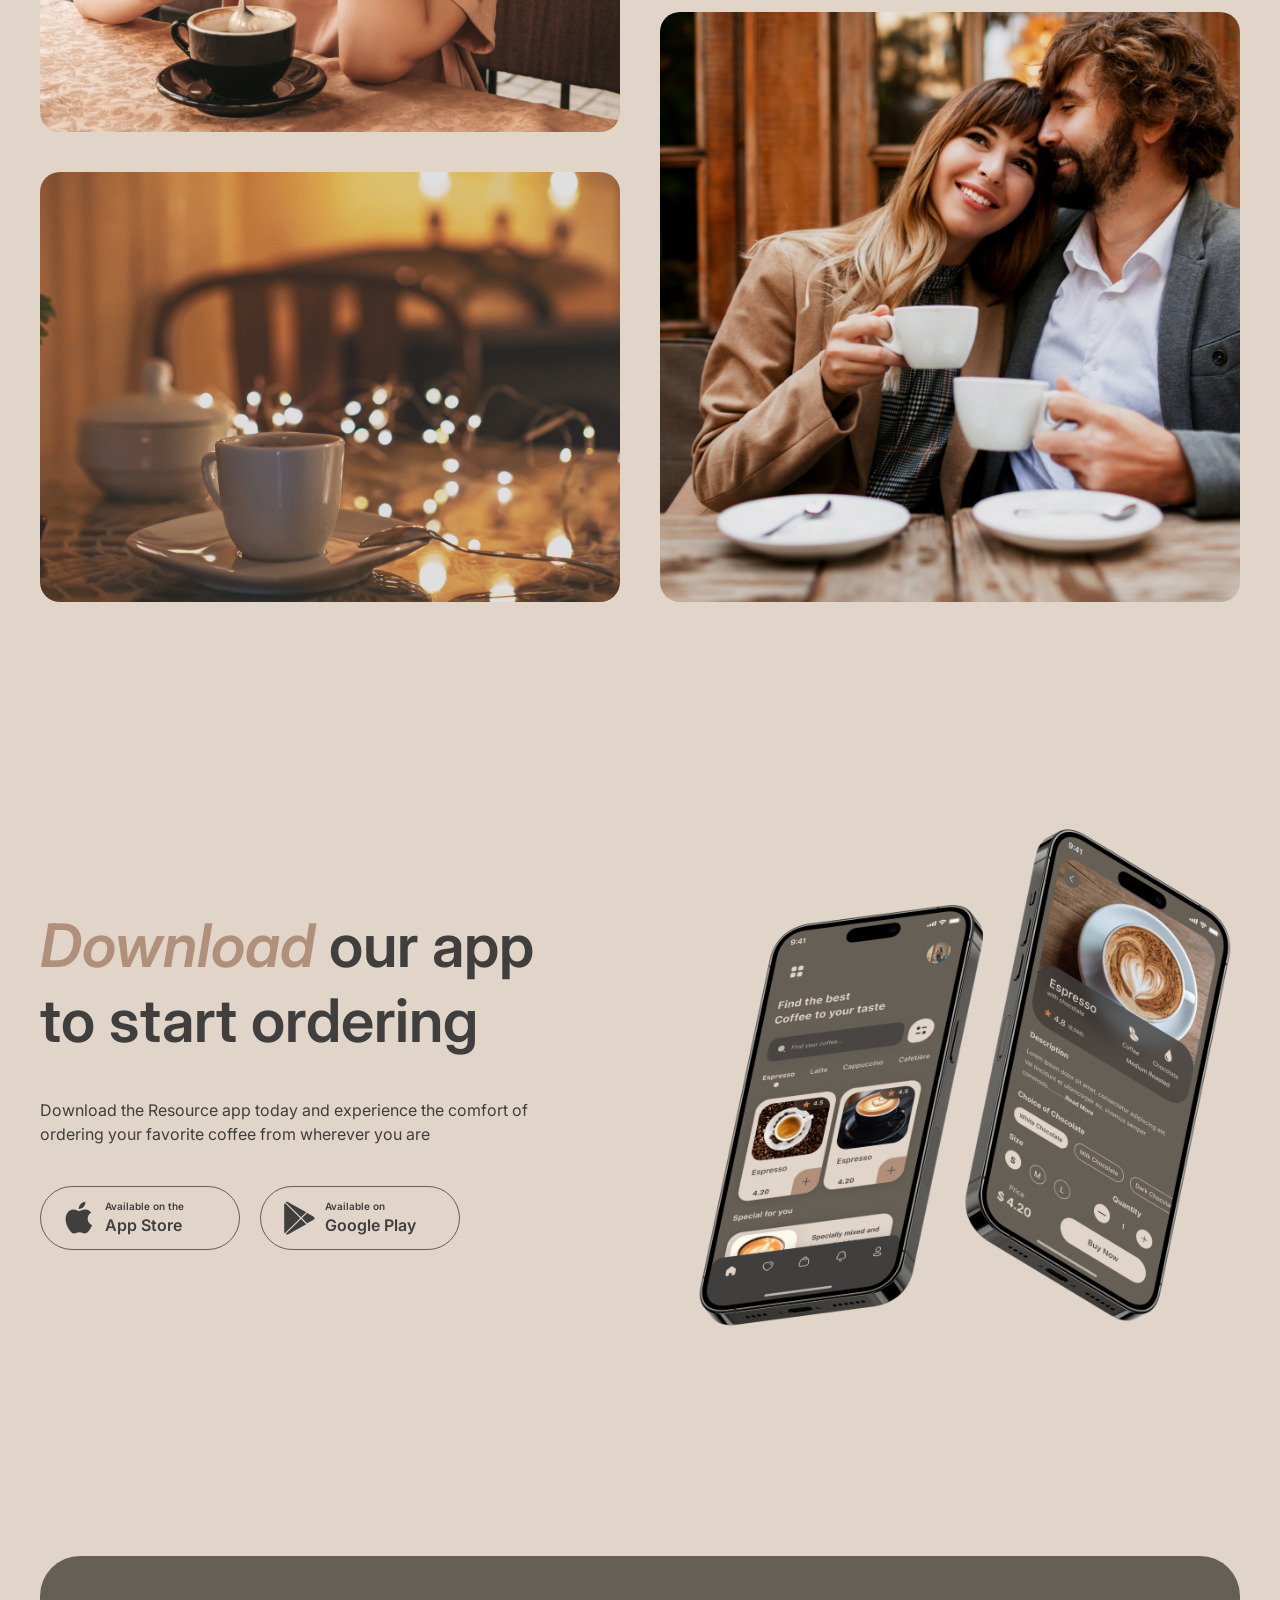
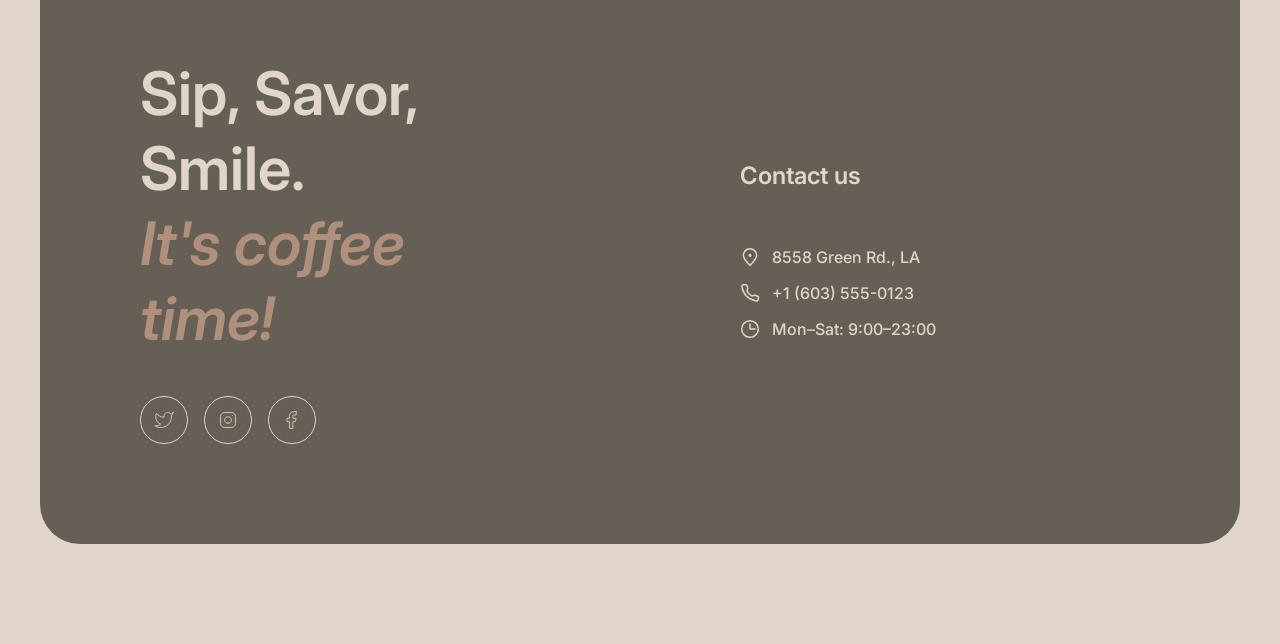
==== commit 6cd534aa: "feat: footer" ====
--- a/index.html
+++ b/index.html
@@ -100,6 +100,82 @@
       </div>
       </div>
     </section>
+
+    <section class="mobile-app">
+
+      <div class="mobile-content">
+    
+        <div class="download-content">
+    
+          <h2 class="download">
+            <span>Download</span> our app
+            to start ordering
+          </h2>
+    
+          <p class="download-description">
+            Download the Resource app today and experience the comfort
+            of ordering your favorite coffee from wherever you are
+          </p>
+    
+          <div class="download-buttons">
+            <button class="store-btn">
+              <img src="apple-icon.svg" alt="" />
+              <div class="store-text">
+                <span>Available on the</span>
+                <p>App Store</p>
+              </div>
+            </button>
+          
+            <button class="store-btn">
+              <img src="play-market icon.svg" alt="" />
+              <div class="store-text">
+                <span>Available on</span>
+                <p>Google Play</p>
+              </div>
+            </button>
+          </div>
+    
+        </div>
+    
+        <div class="mobile-screens">
+          <img src="mobile-screen.png" alt="" class="mobile-screen">
+        </div>
+    
+      </div>
+    
+    </section>
     </div>
+    <section class="Contacts">
+      <div class="container-contacts">
+        <div class="offer">
+          <h2>Sip, Savor, Smile. <br><span>It's coffee time!</span></h2>
+          <div class="socials">
+            <a href="#" class="social-icon"><img src="twitter.svg" alt="Twitter"></a>
+            <a href="#" class="social-icon"><img src="instagram.svg" alt="Instagram"></a>
+            <a href="#" class="social-icon"><img src="facebook.svg" alt="Facebook"></a>
+          </div>
+        </div>
+
+        <div class="contact-info">
+          <p class="contact-title">Contact us</p>
+          
+          <div class="contact-item">
+            <img src="pin-alt.svg" alt="">
+            <p>8558 Green Rd., LA</p>
+          </div>
+          
+          <div class="contact-item">
+            <img src="phone.svg" alt="">
+            <p>+1 (603) 555-0123</p>
+          </div>
+          
+          <div class="contact-item">
+            <img src="clock.svg" alt="">
+            <p>Mon–Sat: 9:00–23:00</p>
+          </div>
+        </div>
+      </div>
+      
+    </section>
   </body>
 </html>
--- a/style.css
+++ b/style.css
@@ -381,3 +381,213 @@
 .img-small {
   height: 430px;
 }
+
+.mobile-app {
+  padding: 100px 40px;
+}
+
+.mobile-content {
+  display: grid;
+  grid-template-columns: 1fr 1fr;
+  gap: 100px;
+  align-items: center;
+}
+
+.download-content {
+  display: grid;
+  gap: 40px;
+}
+
+.download {
+  color: #403f3d;
+  font-feature-settings:
+    "liga" off,
+    "clig" off;
+  font-family: Inter;
+  font-size: 60px;
+  font-style: normal;
+  font-weight: 600;
+  line-height: 125%;
+}
+
+.download span {
+  color: #b0907a;
+  font-feature-settings:
+    "liga" off,
+    "clig" off;
+  font-family: Inter;
+  font-size: 60px;
+  font-style: italic;
+  font-weight: 600;
+  line-height: 125%;
+}
+
+.download-description {
+  color: #403f3d;
+  font-feature-settings:
+    "liga" off,
+    "clig" off;
+  font-family: Inter;
+  font-size: 16px;
+  font-style: normal;
+  font-weight: 400;
+  line-height: 150%;
+  gap: 40px;
+}
+
+.mobile-screen {
+  width: 100%;
+  max-width: 630px;
+  height: auto;
+}
+
+.download-buttons {
+  display: flex;
+  gap: 20px;
+}
+
+.store-btn {
+  display: flex;
+  align-items: center;
+  gap: 8px;
+
+  width: 200px;
+  height: 64px;
+
+  padding: 12px 20px;
+
+  border-radius: 100px;
+  border: 1px solid #665f55;
+
+  background: transparent;
+  cursor: pointer;
+}
+
+.store-text {
+  display: flex;
+  flex-direction: column;
+  align-items: flex-start;
+}
+
+.store-text span {
+  color: #403f3d;
+  font-family: Inter, sans-serif;
+  font-size: 10px;
+  font-weight: 600;
+  line-height: 140%;
+}
+
+.store-text p {
+  color: #403f3d;
+  font-family: Inter, sans-serif;
+  font-size: 16px;
+  font-weight: 600;
+  line-height: 150%;
+}
+
+.store-btn img {
+  width: 36px;
+  height: 36px;
+}
+
+.Contacts {
+  padding: 100px 40px;
+}
+
+.container-contacts {
+  display: flex;
+  max-width: 1360px;
+  margin: 0 auto;
+  padding: 100px;
+  justify-content: center;
+  align-items: center;
+  gap: 100px;
+  border-radius: 40px;
+  background: #665f55;
+}
+
+.offer {
+  display: flex;
+  flex-direction: column;
+  justify-content: center;
+  align-items: flex-start;
+  gap: 40px;
+  flex: 1 0 0;
+}
+
+.offer h2 {
+  color: #e1d4c9;
+  font-family: Inter;
+  font-size: 60px;
+  font-weight: 600;
+  line-height: 125%;
+  margin: 0;
+  gap: 40px;
+}
+
+.offer h2 span {
+  color: #b0907a;
+  font-style: italic;
+  font-weight: 600;
+}
+
+.socials {
+  display: flex;
+  gap: 16px;
+}
+
+.social-icon {
+  display: flex;
+  align-items: center;
+  justify-content: center;
+  width: 48px;
+  height: 48px;
+  border-radius: 50%;
+  border: 1px solid #e1d4c9;
+}
+
+.social-icon img {
+  width: 20px;
+  height: 20px;
+}
+
+.contact-info {
+  display: flex;
+  flex-direction: column;
+  gap: 16px;
+  flex: 1 0 0;
+  padding-left: 100px;
+}
+
+.contact-title {
+  color: #e1d4c9;
+  font-feature-settings:
+    "liga" off,
+    "clig" off;
+  font-family: Inter;
+  font-size: 24px;
+  font-style: normal;
+  font-weight: 600;
+  line-height: 125%;
+  gap: 40px;
+  margin: 0 0 40px 0;
+}
+
+.contact-item {
+  display: flex;
+  align-items: center;
+  gap: 12px;
+}
+
+.contact-item img {
+  width: 20px;
+  height: 20px;
+}
+
+.contact-item p {
+  color: #e1d4c9;
+  font-family: Inter;
+  font-size: 16px;
+  font-weight: 500;
+  margin: 0;
+}
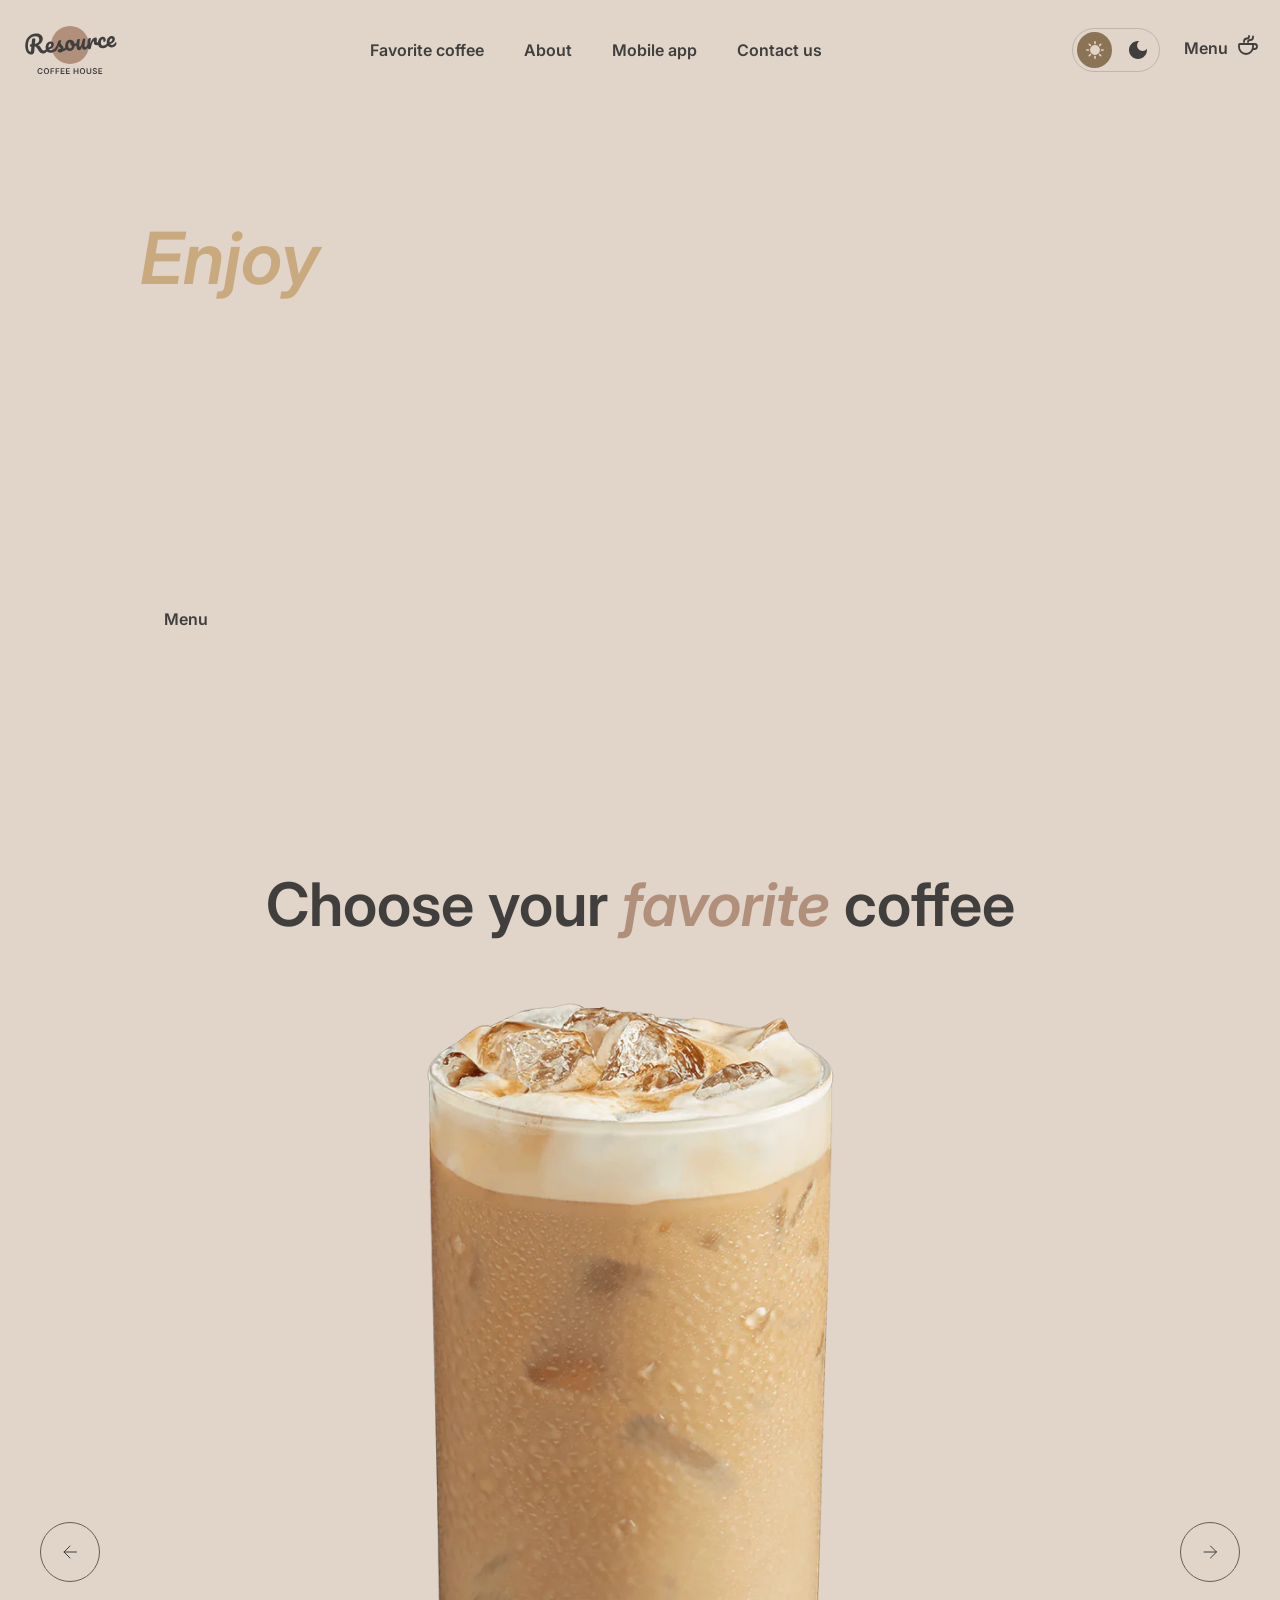
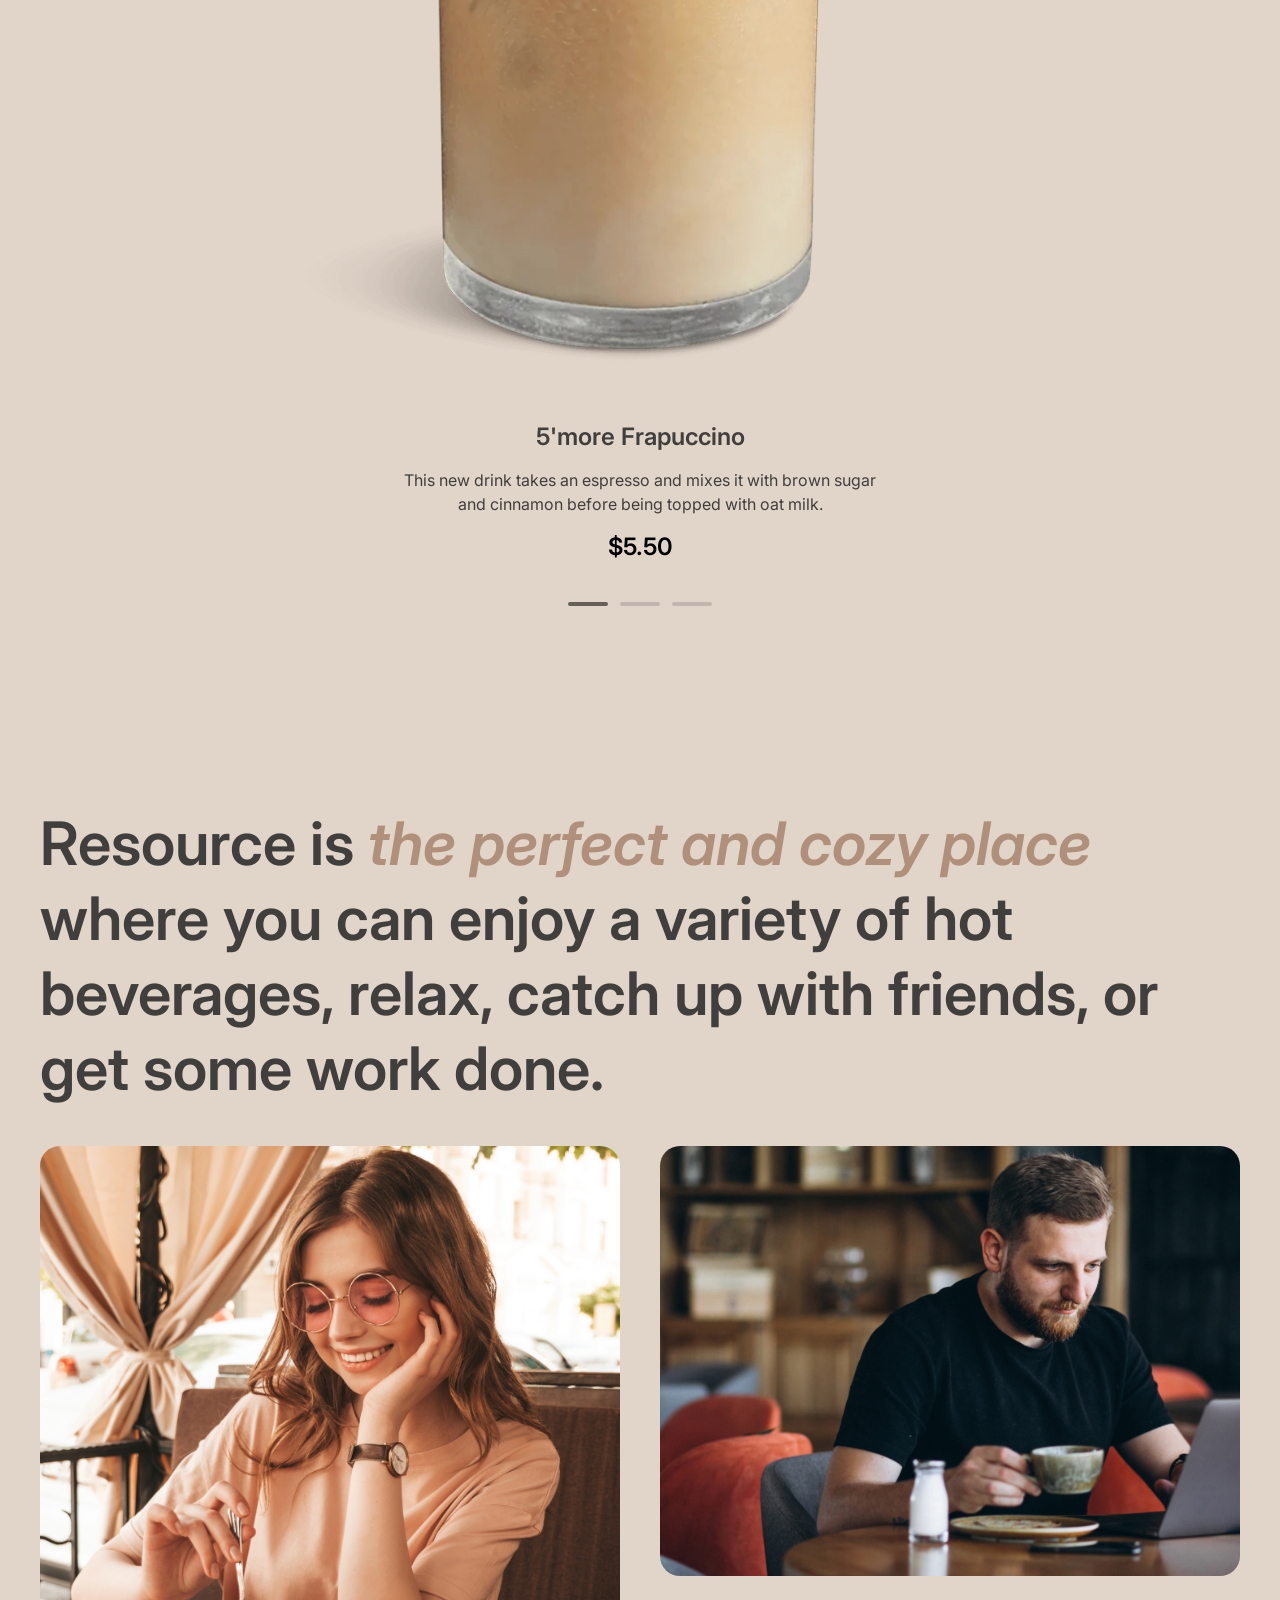
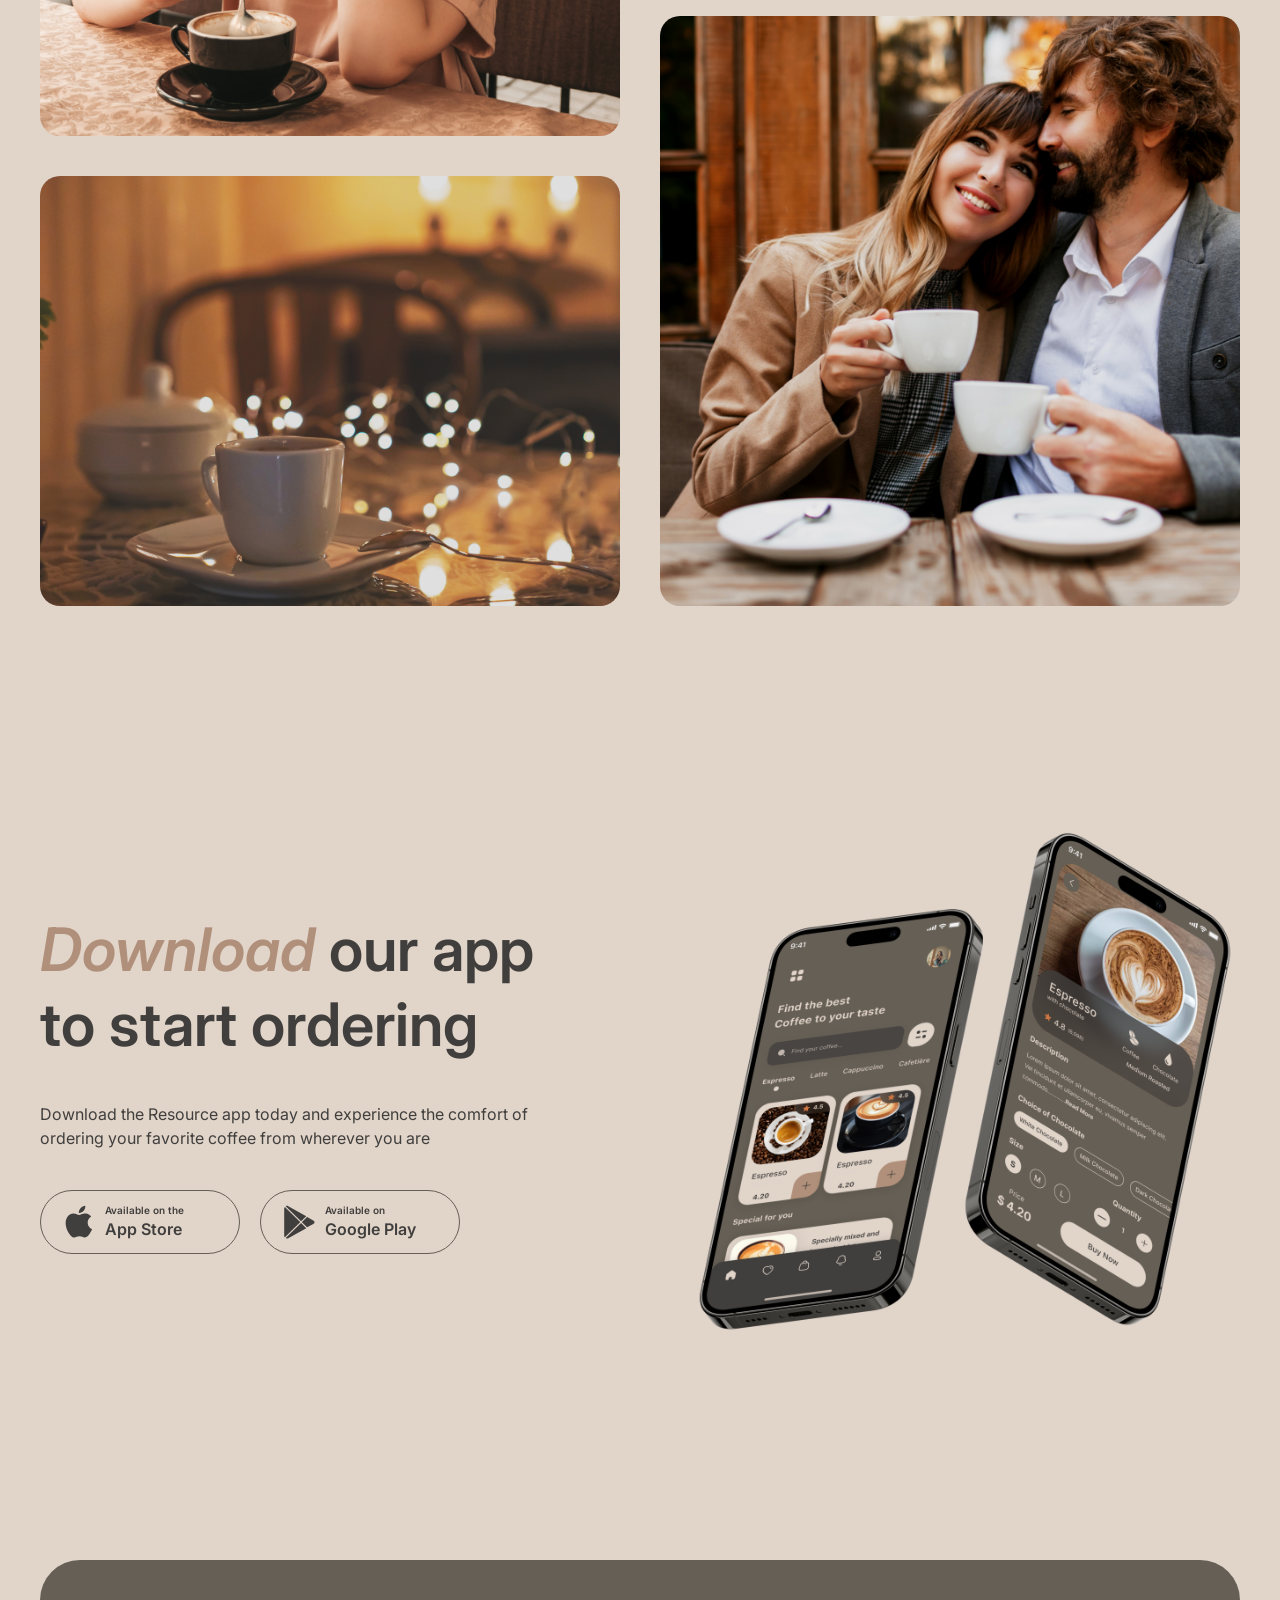
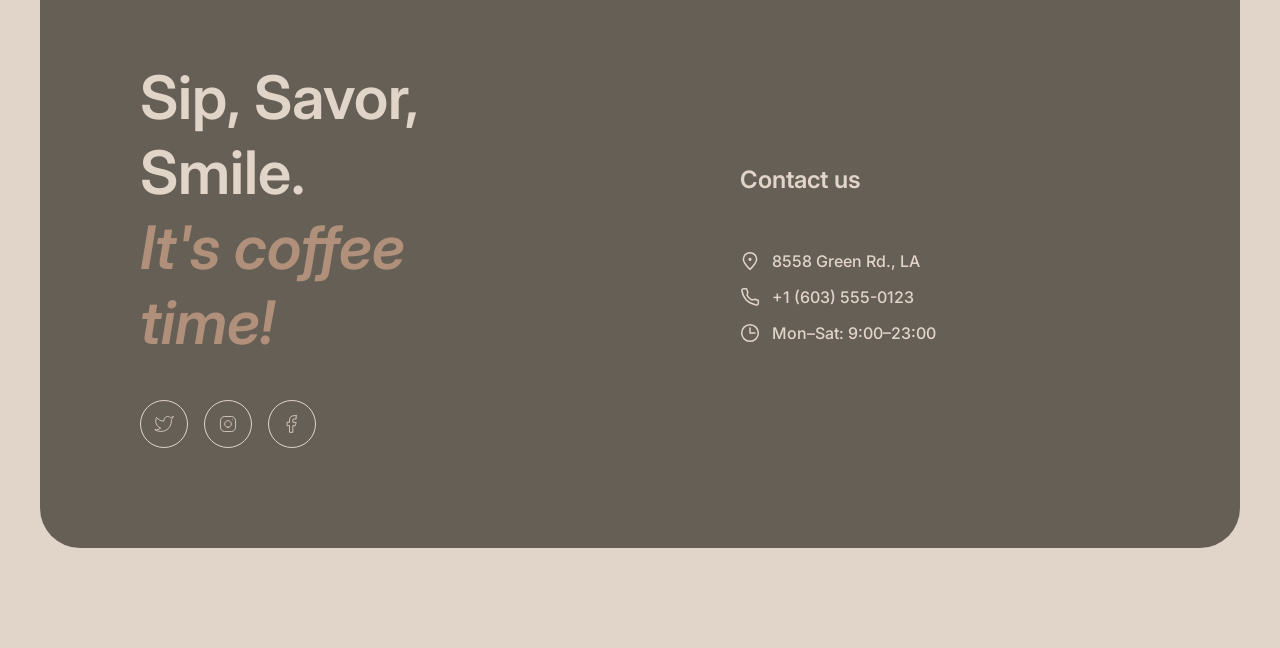
==== commit f8c52d72: "feat: menu page" ====
--- a/index.html
+++ b/index.html
@@ -35,7 +35,9 @@
           </div>
         </div>
         <div class="hero-content">
-            <img src="container-img.jpg" alt="hero background" class="container-img" />
+          <video class="container-img" autoplay muted loop playsinline>
+            <source src="coffee-media.mp4" type="video/mp4" />
+          </video>
             
             <div class="hero-text">
               <h1 class="hero-title">
@@ -46,7 +48,11 @@
                 House Resource is a popular destination for coffee lovers and those
                 seeking a warm and inviting space to enjoy their favorite beverage.
               </p>
-              <button class="hero-menu-btn">Menu</button>
+              <a class="hero-menu-btn" href="index-menu.html">
+                <span>Menu</span>
+                <img src="coffee-cup.svg" alt="" class="hero-coffee-cup">
+              </a>
+              
             </div>
           </div>
       </div>
@@ -145,7 +151,7 @@
     
     </section>
     </div>
-    <section class="Contacts">
+    <section id="contacts" class="Contacts">
       <div class="container-contacts">
         <div class="offer">
           <h2>Sip, Savor, Smile. <br><span>It's coffee time!</span></h2>
--- a/style.css
+++ b/style.css
@@ -6,6 +6,10 @@
   box-sizing: border-box;
   margin: 0;
   padding: 0;
+}
+
+html {
+  scroll-behavior: smooth;
 }
 
 body {
@@ -98,10 +102,27 @@
 }
 
 .menu-item {
+  position: relative; /* точка відліку для ::after */
   display: flex;
   align-items: center;
   gap: 8px;
   cursor: pointer;
+  padding-bottom: 4px;
+}
+
+.menu-item::after {
+  content: "";
+  position: absolute;
+  left: 0;
+  bottom: 0;
+  width: 0;
+  height: 2px;
+  background: currentColor;
+  transition: width 0.3s ease;
+}
+
+.menu-item:hover::after {
+  width: 100%;
 }
 
 .menu-text {
@@ -109,12 +130,13 @@
   font-feature-settings:
     "liga" off,
     "clig" off;
-
   font-family: Inter;
   font-size: 16px;
   font-style: normal;
   font-weight: 600;
   line-height: 150%;
+  margin: 0;
+  text-decoration: none;
 }
 
 .coffee-cup {
@@ -186,15 +208,45 @@
 }
 
 .hero-menu-btn {
-  padding: 16px 40px;
+  display: flex;
+  align-items: center;
+  justify-content: center;
+  gap: 8px;
+
+  width: 100px;
+  padding: 16px 20px;
+
   background: #e1d4c9;
-  border: none;
   border-radius: 100px;
-  font-family: Inter;
-  font-size: 16px;
-  font-weight: 600;
-  color: #403f3d;
-  cursor: pointer;
+
+  font-family: Inter, sans-serif;
+  font-size: 16px;
+  font-weight: 600;
+  color: #403f3d;
+  text-decoration: none;
+
+  transition: width 0.2s ease;
+}
+
+.hero-coffee-cup {
+  width: 24px;
+  height: 24px;
+
+  opacity: 0;
+  width: 0;
+
+  transition:
+    width 0.2s ease,
+    opacity 0.2s ease;
+}
+
+.hero-menu-btn:hover {
+  width: 132px;
+}
+
+.hero-menu-btn:hover .hero-coffee-cup {
+  width: 24px;
+  opacity: 1;
 }
 
 :root {
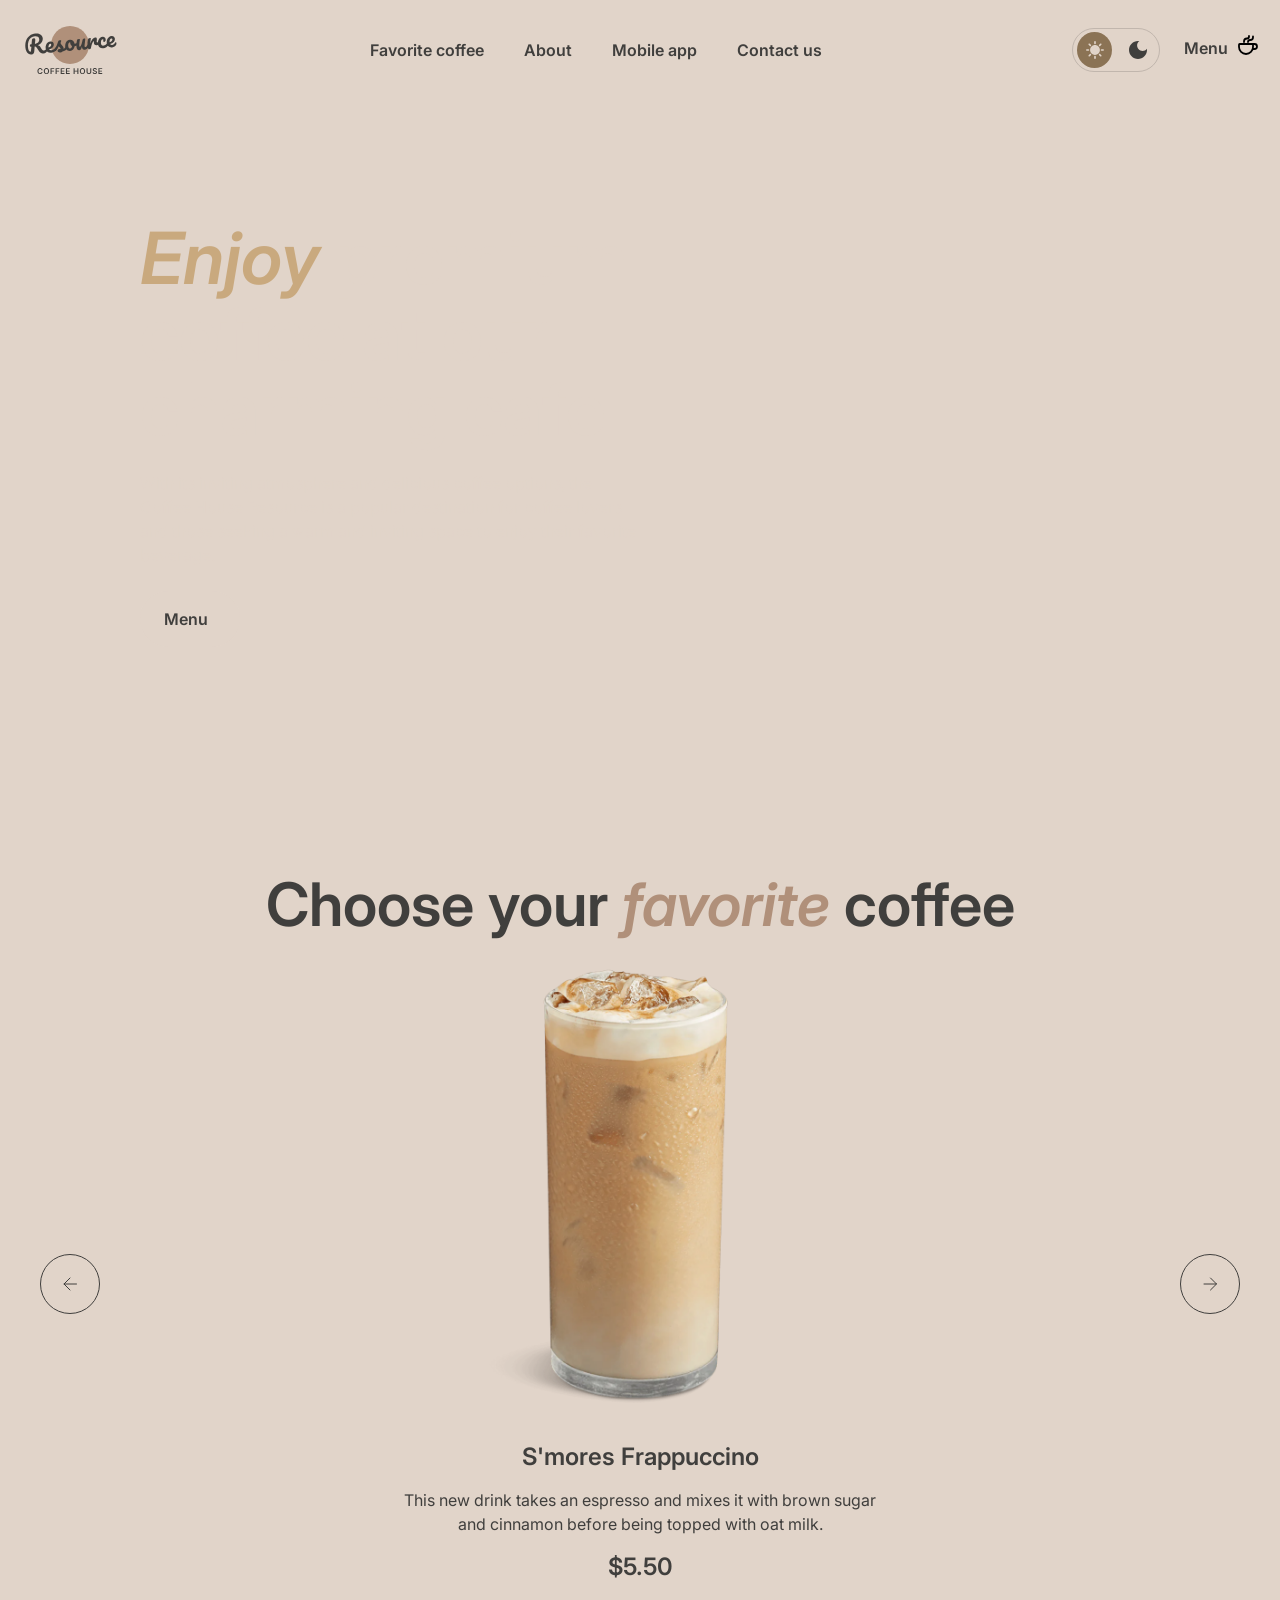
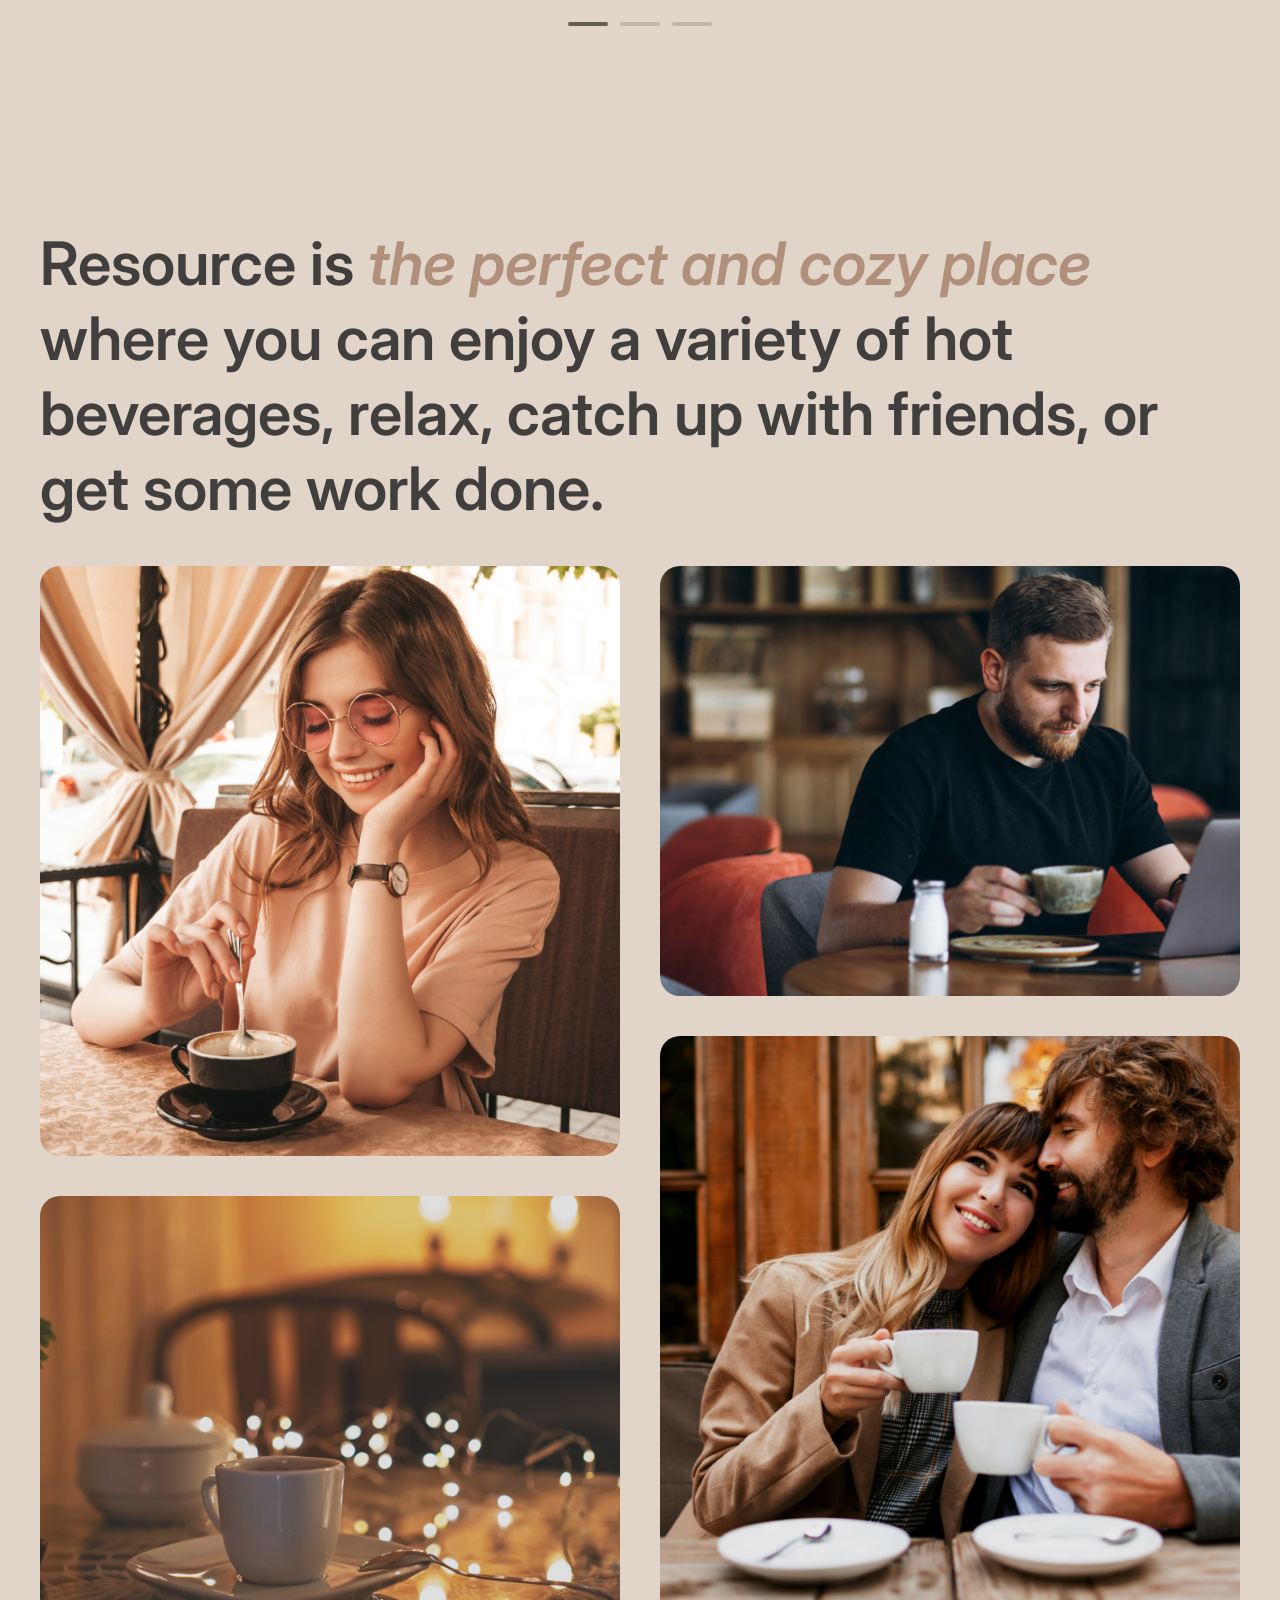
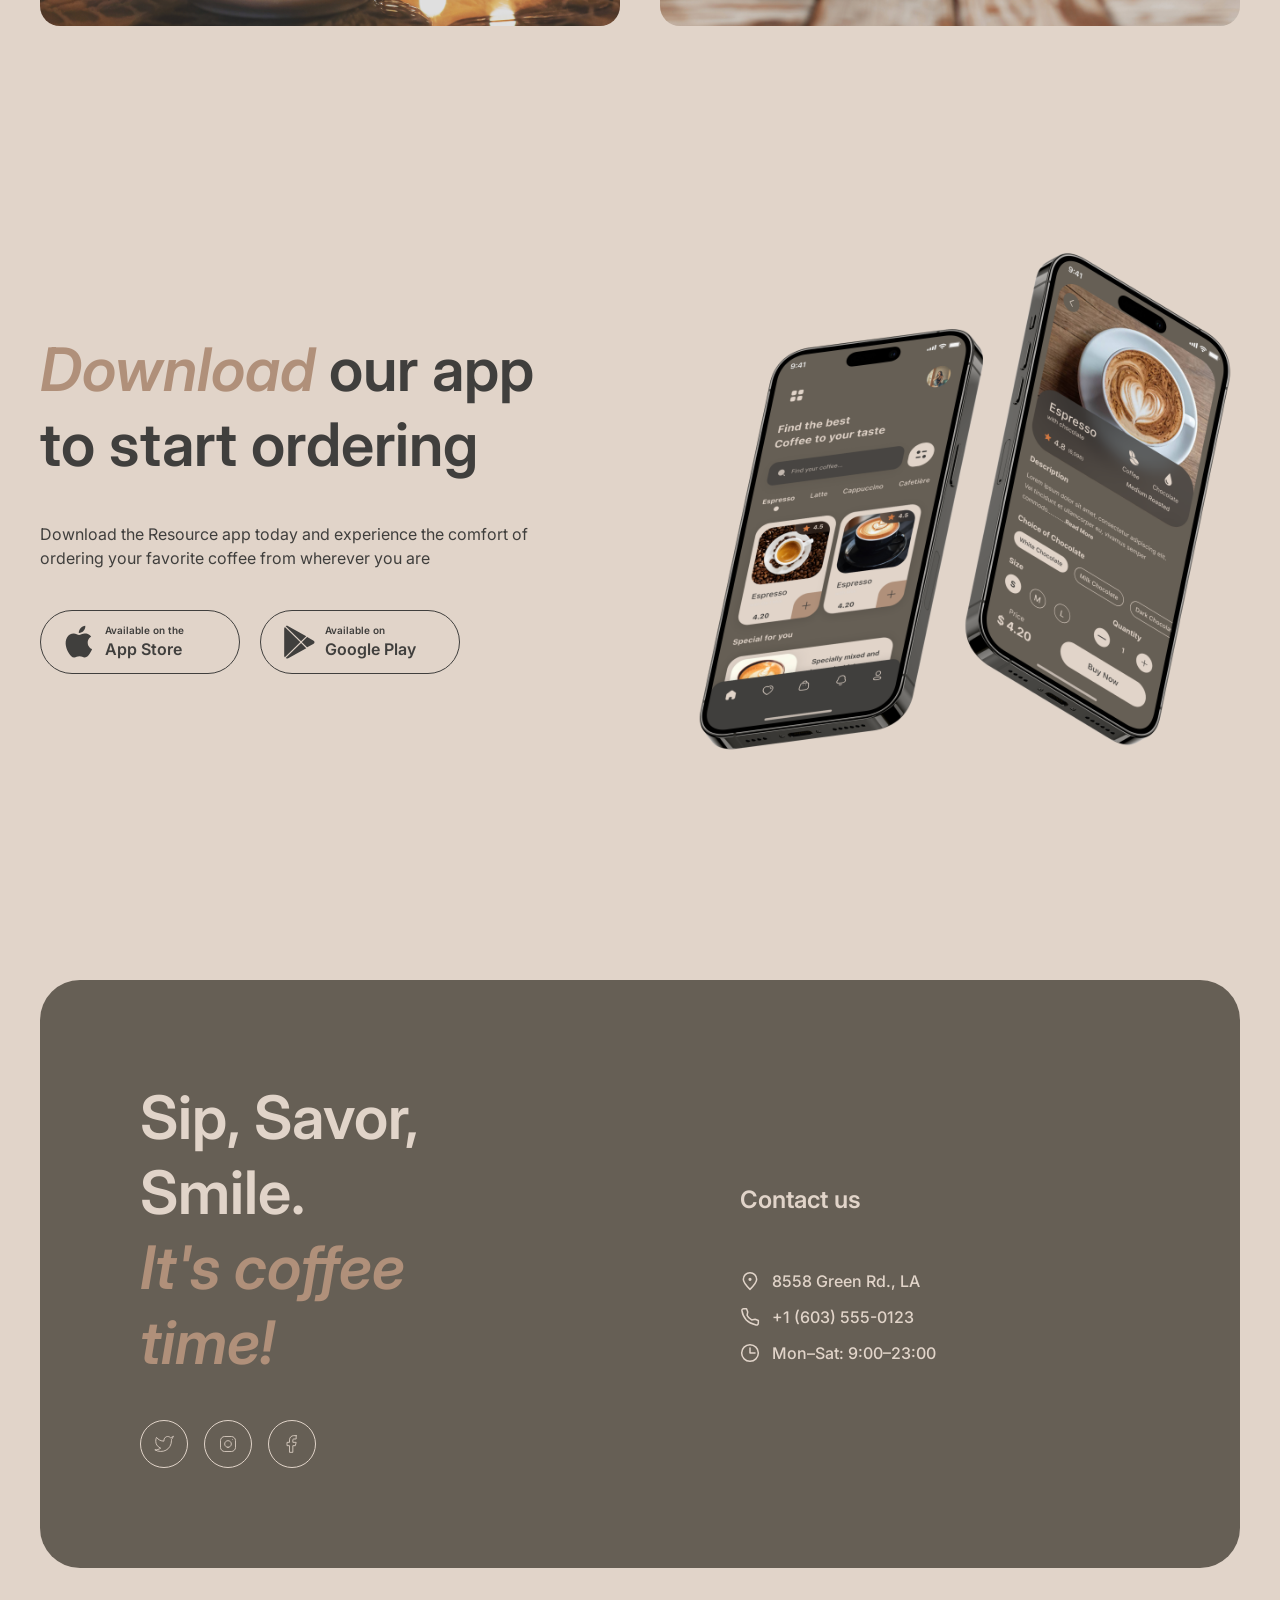
==== commit be4f3c66: "feat: final for part2" ====
--- a/index.html
+++ b/index.html
@@ -5,33 +5,52 @@
     <meta name="viewport" content="width=device-width, initial-scale=1.0" />
     <title>Coffe House</title>
     <link rel="stylesheet" href="style.css" />
+    <link rel="stylesheet" href="burger.css" />
     <link rel="icon" type="image/svg+xml" href="logo.svg" />
   </head>
   <body>
     <div class="main-page">
       <div class="header">
-        <img src="logo.svg" alt="logo" class="logo" />
-        <nav class="nav">
+        <img src="logo.svg" alt="logo" class="logo logo-light">
+        <img src="logo_dark.svg" alt="logo" class="logo logo-dark">     
+        <nav class="nav" id="main-navigation" aria-label="Main navigation">
           <ul class="nav-list">
-            <li><a href="#favoriate">Favorite coffee</a></li>
+            <li><a href="#favorite">Favorite coffee</a></li>
             <li><a href="#about">About</a></li>
             <li><a href="#app">Mobile app</a></li>
             <li><a href="#contacts">Contact us</a></li>
+            <li class="mobile-menu-link"><a href="index-menu.html">Menu <img src="coffee-cup.svg" alt="" /></a></li>
           </ul>
         </nav>
         <div class="header-right">
-            <div class="theme-toggle">
-                <button class="theme-btn theme-btn--active">
-                  <img src="Sun.svg" alt="light theme" class="light-theme-img" />
-                </button>
-                <button class="theme-btn">
-                  <img src="Moon.svg" alt="dark theme" />
-                </button>
-              </div>
-               <div class="menu-item">
+          <div class="theme-toggle">
+            <button
+              type="button"
+              class="theme-btn light-btn theme-btn--active"
+            >
+              <img src="Sun.svg" alt="light theme">
+            </button>
+          
+            <button
+              type="button"
+              class="theme-btn dark-btn"
+            >
+              <img src="Moon.svg" alt="dark theme">
+            </button>
+          </div>
+               <a class="menu-item" href="index-menu.html">
                     <p class="menu-text">Menu</p>
                     <img src="coffee-cup.svg" alt="сoffee cup" class="coffee-cup" />
-               </div>
+               </a>
+              <button
+               class="burger"
+               type="button"
+               aria-label="Open menu"
+               aria-expanded="false"
+               aria-controls="main-navigation">
+               <span></span>
+               <span></span>
+             </button>
           </div>
         </div>
         <div class="hero-content">
@@ -56,38 +75,53 @@
             </div>
           </div>
       </div>
-      <section class="favorite-coffee">
+      <section id="favorite" class="favorite-coffee">
         <h2 class="favorite-title">
           Choose your <span>favorite</span> coffee
         </h2>
 
         <div class="coffee-slider">
-          <button class="slider-btn">
-            <img src="arrow-left.svg" alt="arrow-left">
+
+          <button class="slider-btn slider-prev" type="button">
+            <img src="arrow-left.svg" alt="Previous coffee">
           </button>
-
+        
           <div class="coffee-card">
-            <img src="ice-coffee.png" alt="coffee-ice" class="coffee-ice">
-            <h3 class="h3">5'more Frapuccino</h3>
-            <p class="p1">
+        
+            <img
+              src="ice-coffee.png"
+              alt="S'mores Frappuccino"
+              class="coffee-slide-image"
+            >
+        
+            <h3 class="coffee-slide-title">
+              S'mores Frappuccino
+            </h3>
+        
+            <p class="coffee-slide-description">
               This new drink takes an espresso and mixes it with
               brown sugar and cinnamon before being topped with oat milk.
-           </p>
-           <div class="coffee-price">
-            $5.50
-           </div>
-          </div>
-          <button class="slider-btn">
-            <img src="arrow-right.svg" alt="arrow-right">
+            </p>
+        
+            <div class="coffee-slide-price">
+              $5.50
+            </div>
+        
+            <div class="pagination">
+              <span class="pagination-item active"></span>
+              <span class="pagination-item"></span>
+              <span class="pagination-item"></span>
+            </div>
+        
+          </div>
+        
+          <button class="slider-btn slider-next" type="button">
+            <img src="arrow-right.svg" alt="Next coffee">
           </button>
-        </div>
-        <div class="pagination">
-          <span class="pagination-item active"></span>
-          <span class="pagination-item"></span>
-          <span class="pagination-item"></span>
+        
         </div>
       </section>
-    <section class="About">
+    <section id="about" class="About">
       <div class="about-text">
         <h2>
           Resource is <span>the perfect and cozy place</span> where you can enjoy a variety of hot beverages, relax, catch up with friends, or get some work done.
@@ -107,7 +141,7 @@
       </div>
     </section>
 
-    <section class="mobile-app">
+    <section id="app" class="mobile-app">
 
       <div class="mobile-content">
     
@@ -183,5 +217,8 @@
       </div>
       
     </section>
+    <script src="burger.js"></script>
+    <script src="./theme.js"></script>
+    <script src="./slider.js"></script>
   </body>
 </html>
--- a/style.css
+++ b/style.css
@@ -12,10 +12,27 @@
   scroll-behavior: smooth;
 }
 
+:root {
+  --bg-color: #e1d4c9;
+  --text-color: #403f3d;
+  --border-color: #c1b6ad;
+  --footer-bg: #665f55;
+}
+
 body {
-  background: var(--Background-Page, #e1d4c9);
-  -webkit-font-smoothing: antialiased;
-  -moz-osx-font-smoothing: grayscale;
+  background-color: var(--bg-color);
+  color: var(--text-color);
+
+  transition:
+    background-color 0.3s ease,
+    color 0.3s ease;
+}
+
+body.dark-theme {
+  --bg-color: #403f3d;
+  --text-color: #e1d4c9;
+  --border-color: #665f55;
+  --footer-bg: #665f55;
 }
 
 .header {
@@ -30,32 +47,139 @@
   max-width: 1360px;
   justify-content: space-between;
   align-items: center;
-  align-self: stretch;
   gap: 40px;
-  font-feature-settings:
-    "liga" off,
-    "clig" off;
+
   font-family: "Inter", Arial, sans-serif;
   font-size: 16px;
-  font-style: normal;
   font-weight: 600;
   line-height: 150%;
+  background: var(--bg-color);
+
   list-style: none;
 }
 
 .nav-list a {
   text-decoration: none;
-  color: inherit;
-  color: var(--Text-Dark, #403f3d);
-  font-feature-settings:
-    "liga" off,
-    "clig" off;
-  /* Desktop/Action/link & button */
-  font-family: Inter;
+  color: var(--text-color);
+
+  font-family: Inter, Arial, sans-serif;
   font-size: 16px;
-  font-style: normal;
-  font-weight: 600;
-  line-height: 150%; /* 24px */
+  font-weight: 600;
+  line-height: 150%;
+}
+
+.burger {
+  display: none;
+  position: relative;
+
+  width: 44px;
+  height: 44px;
+
+  padding: 0;
+  border: 1px solid var(--text-color);
+  border-radius: 50%;
+
+  background: transparent;
+  cursor: pointer;
+}
+
+.burger span {
+  display: none;
+}
+
+.burger::before,
+.burger::after {
+  content: "";
+
+  position: absolute;
+  left: 50%;
+
+  width: 16px;
+  height: 2px;
+
+  background: var(--text-color);
+
+  transform: translateX(-50%);
+  transition:
+    top 0.3s ease,
+    transform 0.3s ease;
+}
+
+.burger::before {
+  top: 17px;
+}
+
+.burger::after {
+  top: 25px;
+}
+
+.burger.active::before {
+  top: 50%;
+  transform: translate(-50%, -50%) rotate(45deg);
+}
+
+.burger.active::after {
+  top: 50%;
+  transform: translate(-50%, -50%) rotate(-45deg);
+}
+
+@media (max-width: 768px) {
+  .burger {
+    display: block;
+  }
+
+  .menu-item {
+    display: none;
+  }
+
+  .mobile-menu-link {
+    display: block;
+  }
+
+  .nav-list {
+    position: fixed;
+
+    top: 100px;
+    left: 0;
+
+    width: 100%;
+    height: calc(100dvh - 100px);
+
+    display: flex;
+    flex-direction: column;
+
+    justify-content: flex-start;
+    align-items: center;
+
+    gap: 60px;
+
+    padding-top: 60px;
+
+    background: var(--bg-color);
+
+    z-index: 100;
+
+    transform: translateX(100%);
+    opacity: 0;
+    visibility: hidden;
+
+    transition:
+      transform 0.3s ease,
+      opacity 0.3s ease,
+      visibility 0.3s ease;
+  }
+
+  .nav-list.active {
+    transform: translateX(0);
+
+    opacity: 1;
+    visibility: visible;
+  }
+
+  .nav-list a {
+    font-size: 32px;
+    line-height: 125%;
+  }
 }
 
 .header-right {
@@ -73,7 +197,7 @@
   align-items: center;
   gap: 8px;
   border-radius: 100px;
-  border: 1px solid var(--Border-Primary, #c1b6ad);
+  border: 1px solid var(--border-color);
   background: transparent;
 }
 
@@ -94,11 +218,15 @@
   background: #8b7355;
 }
 
+body.dark-theme .theme-btn--active {
+  background: #e1d4c9;
+}
+
 .theme-btn img {
   width: 18px;
   height: 18px;
   flex-shrink: 0;
-  fill: var(--Text-Primary, #403f3d);
+  fill: var(--text-color);
 }
 
 .menu-item {
@@ -125,8 +253,20 @@
   width: 100%;
 }
 
+.logo-dark {
+  display: none;
+}
+
+body.dark-theme .logo-light {
+  display: none;
+}
+
+body.dark-theme .logo-dark {
+  display: block;
+}
+
 .menu-text {
-  color: var(--Text-Dark, #403f3d);
+  color: var(--text-color);
   font-feature-settings:
     "liga" off,
     "clig" off;
@@ -143,9 +283,13 @@
   width: 24px;
   height: 24px;
   stroke-width: 1.5px;
-  stroke: var(--Text-Dark, #403f3d);
+  filter: brightness(0);
   position: relative;
   top: -3px;
+}
+
+body.dark-theme .coffee-cup {
+  filter: brightness(0) invert(1);
 }
 
 .hero-content {
@@ -259,7 +403,7 @@
 }
 
 .favorite-title {
-  color: #403f3d;
+  color: var(--text-color);
   text-align: center;
   font-feature-settings:
     "liga" off,
@@ -288,25 +432,129 @@
   display: flex;
   align-items: center;
   justify-content: space-between;
-  border-radius: 25%;
+
+  width: 100%;
 }
 
 .coffee-card {
   display: flex;
   flex-direction: column;
   align-items: center;
+
+  width: 480px;
+  max-width: 100%;
+
+  margin: 0 auto;
+
   text-align: center;
-
-  max-width: 500px;
-  margin: 0 auto;
-}
-
-.coffee-image {
-  display: flex;
-  width: 1360px;
-  flex-direction: column;
-  align-items: center;
-  gap: 40px;
+}
+
+.coffee-slide-image {
+  width: 480px;
+  max-width: 100%;
+  height: 480px;
+
+  object-fit: contain;
+
+  transition:
+    opacity 0.3s ease,
+    transform 0.3s ease;
+}
+
+.coffee-slide-title {
+  margin-top: 20px;
+  margin-bottom: 16px;
+
+  font-family: Inter, sans-serif;
+  font-size: 24px;
+  font-weight: 600;
+  line-height: 125%;
+
+  color: var(--text-color);
+}
+
+.coffee-slide-description {
+  max-width: 480px;
+
+  margin-bottom: 16px;
+
+  font-family: Inter, sans-serif;
+  font-size: 16px;
+  font-weight: 400;
+  line-height: 150%;
+
+  color: var(--text-color);
+}
+
+.coffee-slide-price {
+  font-family: Inter, sans-serif;
+  font-size: 24px;
+  font-weight: 600;
+  line-height: 125%;
+
+  color: var(--text-color);
+}
+
+.slider-btn {
+  display: flex;
+  align-items: center;
+  justify-content: center;
+
+  width: 60px;
+  height: 60px;
+
+  flex-shrink: 0;
+
+  border: 1px solid var(--text-color);
+  border-radius: 50%;
+
+  background: transparent;
+  cursor: pointer;
+
+  transition:
+    background 0.3s ease,
+    transform 0.2s ease;
+}
+
+.slider-btn:hover {
+  background: var(--text-color);
+}
+
+.slider-btn:hover img {
+  filter: invert(1);
+}
+
+.pagination {
+  display: flex;
+  justify-content: center;
+
+  gap: 12px;
+
+  margin-top: 40px;
+}
+
+.pagination-item {
+  display: block;
+
+  width: 40px;
+  height: 4px;
+
+  border-radius: 100px;
+
+  background: #c1b6ad;
+
+  transition: background 0.3s ease;
+}
+
+.pagination-item.active {
+  background: #665f55;
+}
+
+.coffee-card.changing .coffee-slide-image,
+.coffee-card.changing .coffee-slide-title,
+.coffee-card.changing .coffee-slide-description,
+.coffee-card.changing .coffee-slide-price {
+  opacity: 0;
 }
 
 .h3 {
@@ -355,7 +603,8 @@
   align-items: center;
 
   border-radius: 50%;
-  border: 1px solid #665f55;
+  border: 1px solid var(--text-color);
+  color: var(--text-color);
 
   background: transparent;
   cursor: pointer;
@@ -509,10 +758,11 @@
   padding: 12px 20px;
 
   border-radius: 100px;
-  border: 1px solid #665f55;
+  border: 1px solid var(--text-color);
 
   background: transparent;
   cursor: pointer;
+  color: var(--text-color);
 }
 
 .store-text {
@@ -555,7 +805,7 @@
   align-items: center;
   gap: 100px;
   border-radius: 40px;
-  background: #665f55;
+  background: var(--footer-bg);
 }
 
 .offer {
@@ -643,3 +893,22 @@
   font-weight: 500;
   margin: 0;
 }
+
+.favorite-title,
+.h3,
+.p1,
+.about-text h2,
+.download,
+.download-description,
+.store-text span,
+.store-text p {
+  color: var(--text-color);
+}
+
+body.dark-theme .slider-btn {
+  border: 1px solid #e1d4c9;
+}
+
+body.dark-theme .slider-btn img {
+  filter: brightness(0) invert(1);
+}
--- a/burger.css
+++ b/burger.css
@@ -0,0 +1,131 @@
+.burger,
+.mobile-menu-link {
+  display: none;
+}
+
+.menu-item {
+  color: var(--text-color);
+  text-decoration: none;
+}
+
+@media (max-width: 768px) {
+  .header {
+    width: 100%;
+    min-height: 100px;
+    background: var(--bg-color);
+  }
+
+  .header-right {
+    gap: 24px;
+  }
+
+  .header-right > .menu-item {
+    display: none;
+  }
+
+  .burger {
+    position: relative;
+    display: block;
+    flex: 0 0 44px;
+    width: 44px;
+    height: 44px;
+    border: 1px solid var(--text-color);
+    border-radius: 50%;
+    background: transparent;
+    color: var(--text-color);
+    cursor: pointer;
+  }
+
+  .burger span {
+    position: absolute;
+    left: 13px;
+    top: 20px;
+    width: 16px;
+    height: 2px;
+    border-radius: 2px;
+    background: currentColor;
+    transform: translateY(-4px);
+    transition: transform 0.3s ease;
+  }
+
+  .burger span + span {
+    transform: translateY(4px);
+  }
+
+  .burger[aria-expanded="true"] span {
+    transform: rotate(45deg);
+  }
+
+  .burger[aria-expanded="true"] span + span {
+    transform: rotate(-45deg);
+  }
+
+  .nav {
+    position: fixed;
+    z-index: 100;
+    inset: var(--header-bottom, 100px) 0 0;
+    overflow-y: auto;
+    overscroll-behavior: contain;
+    background: var(--bg-color);
+    visibility: hidden;
+    opacity: 0;
+    transform: translateX(100%);
+    transition: transform 0.3s ease, opacity 0.3s ease, visibility 0.3s;
+  }
+
+  .nav-list {
+    min-height: 100%;
+    padding: 60px 16px;
+    flex-direction: column;
+    justify-content: center;
+    gap: 60px;
+  }
+
+  .nav-list a {
+    font-size: 32px;
+    line-height: 1.25;
+    text-align: center;
+  }
+
+  .mobile-menu-link {
+    display: block;
+    margin-top: 40px;
+  }
+
+  .mobile-menu-link a {
+    display: flex;
+    align-items: center;
+    gap: 16px;
+  }
+
+  .mobile-menu-link img {
+    width: 32px;
+    height: 32px;
+  }
+
+  body.menu-open {
+    position: fixed;
+    inset-inline: 0;
+    overflow: hidden;
+  }
+
+  .menu-open .header {
+    position: fixed;
+    z-index: 101;
+    top: 0;
+    left: 0;
+  }
+
+  .menu-open .nav {
+    visibility: visible;
+    opacity: 1;
+    transform: translateX(0);
+  }
+}
+
+@media (prefers-reduced-motion: reduce) {
+  .nav,
+  .burger span {
+    transition: none;
+  }
+}
